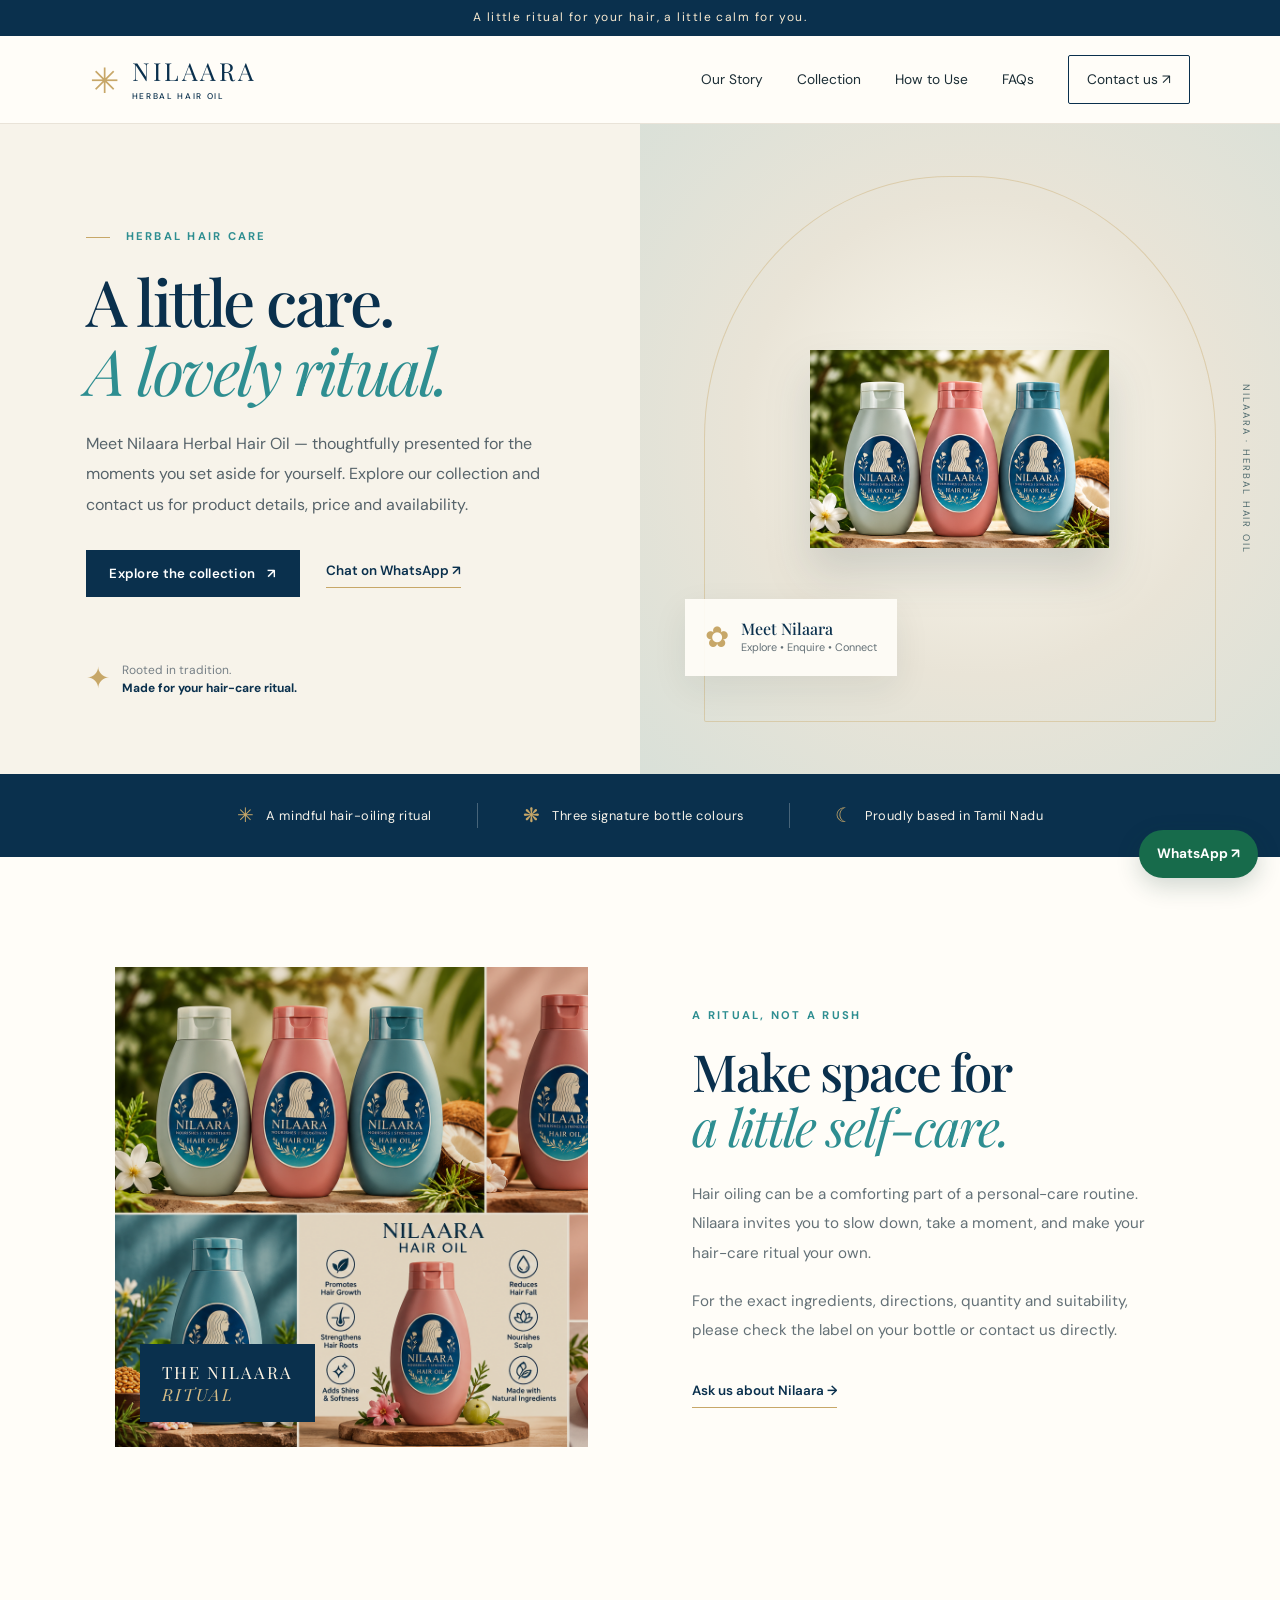
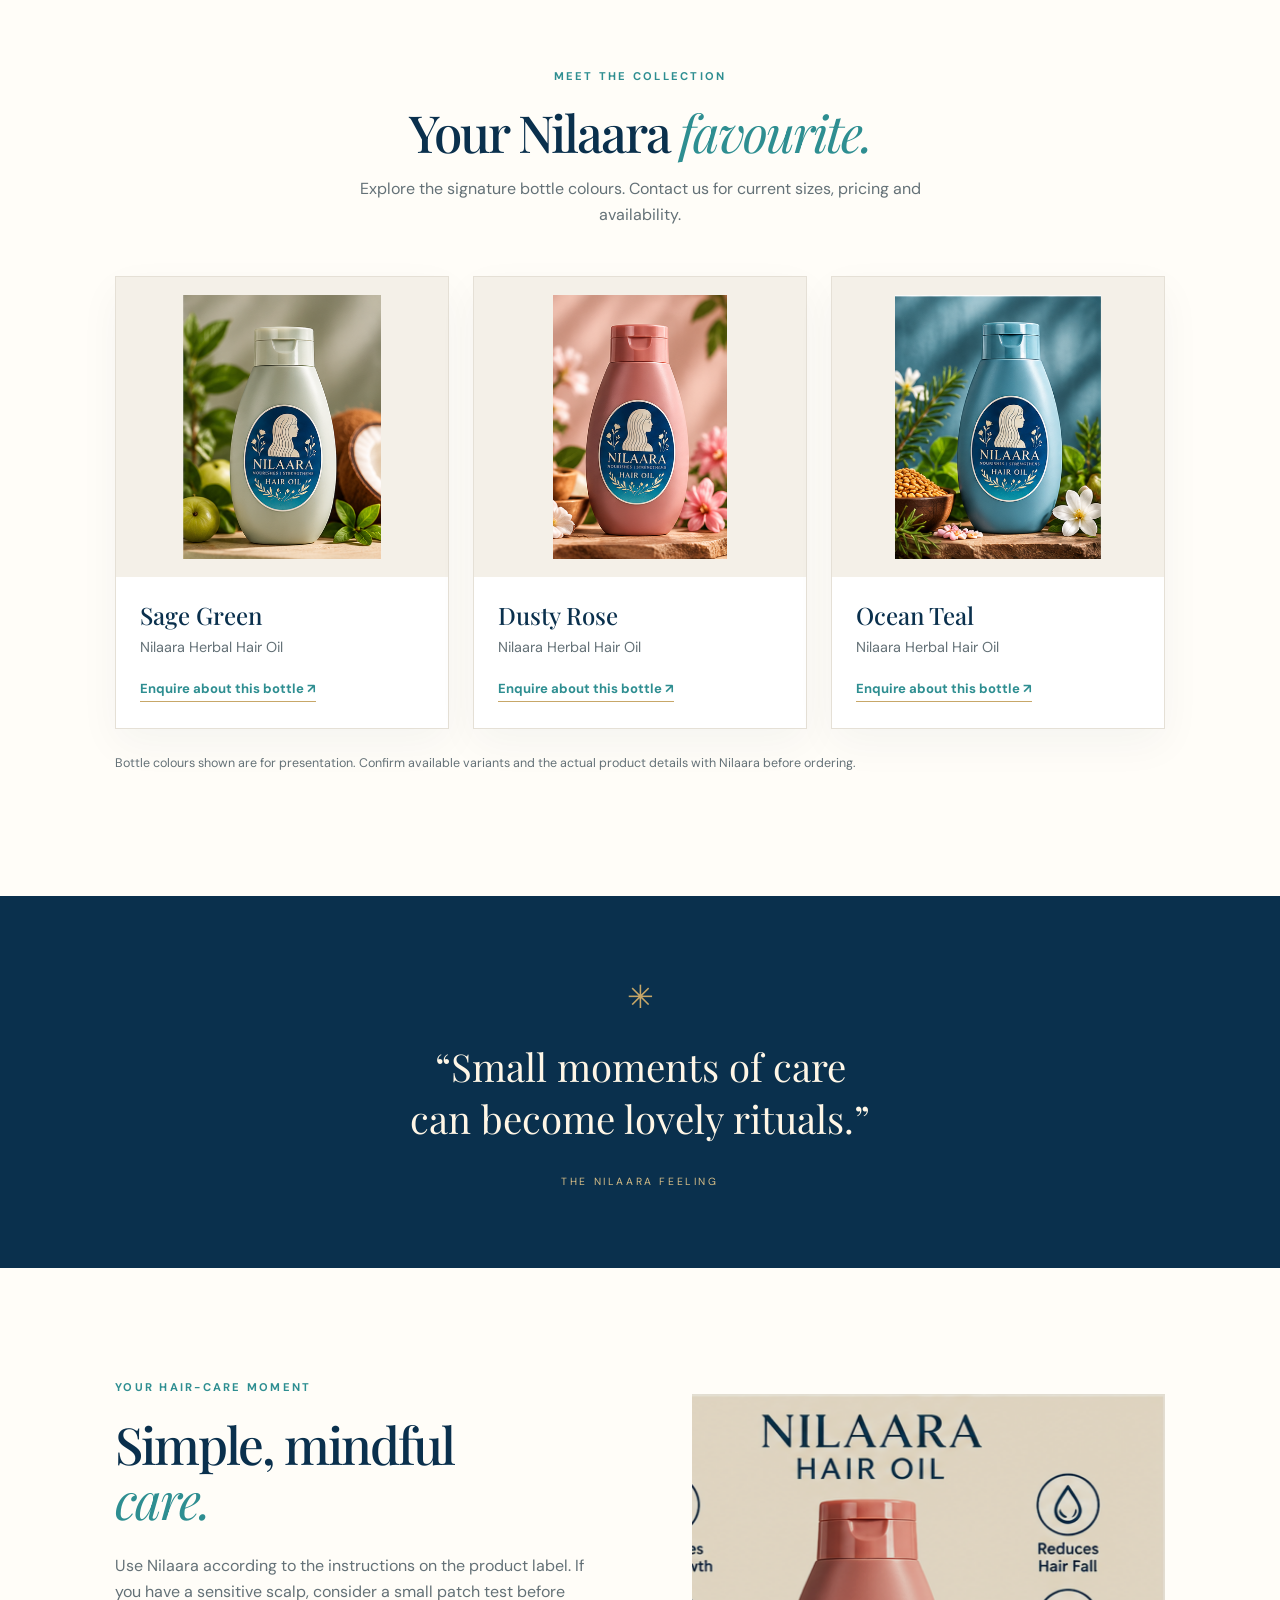
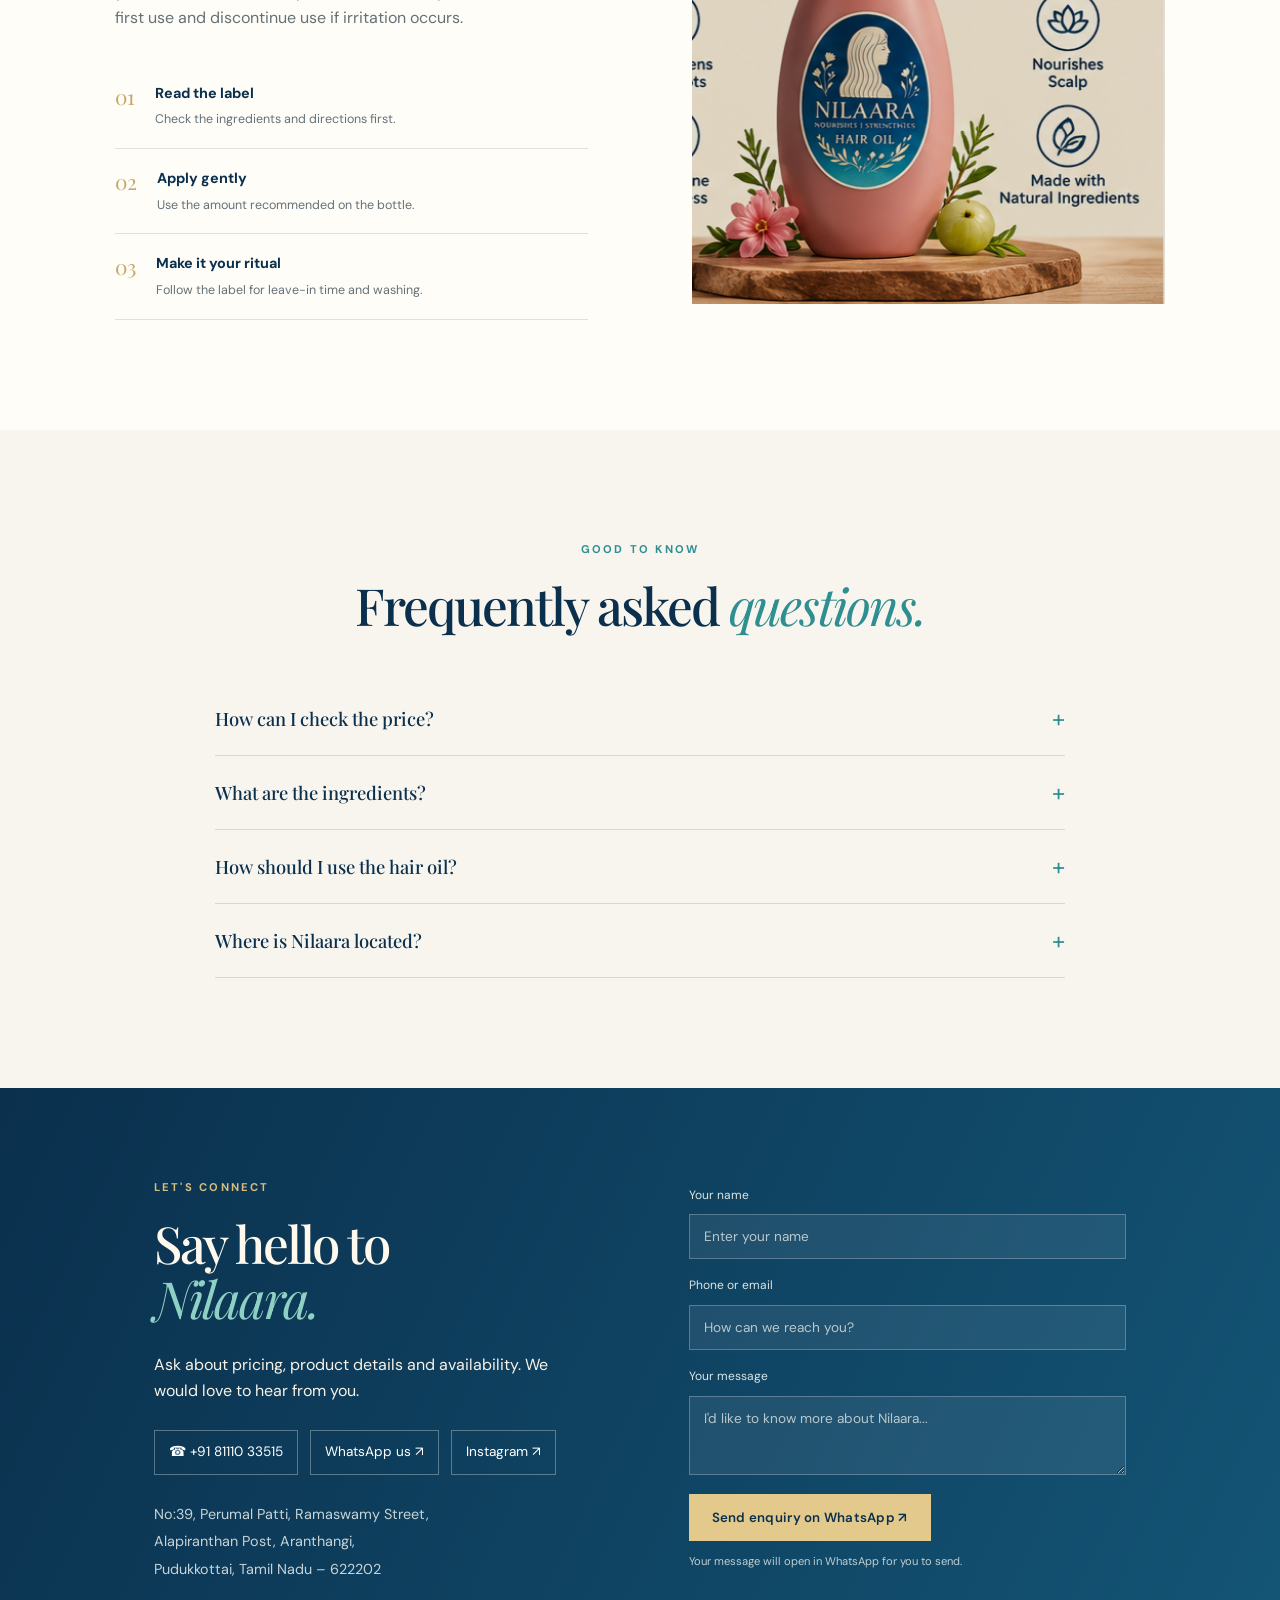
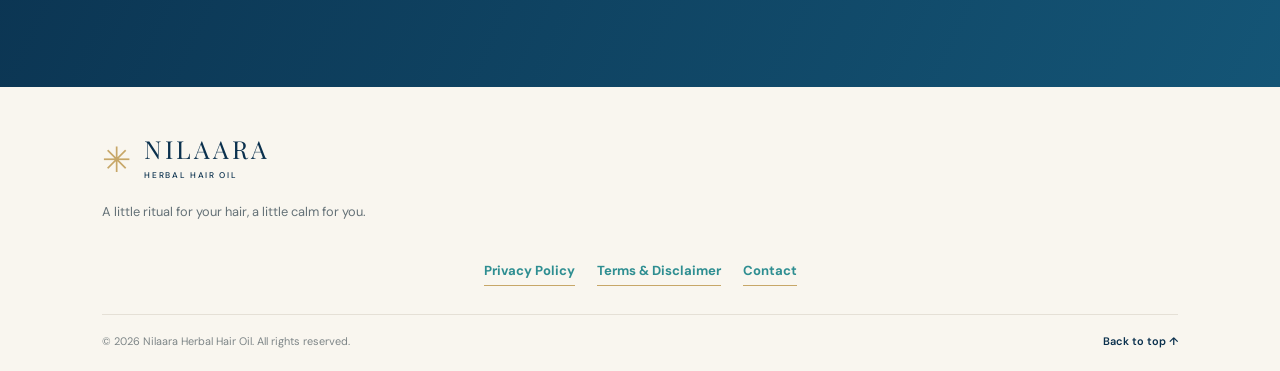
==== nilaara-website/index.html @ 63a090b8 "feat(seo): add google verification meta tag, sitemap, and robots.txt" ====
<!doctype html>
<html lang="en-IN">
<head>
<meta charset="utf-8">
<meta name="viewport" content="width=device-width,initial-scale=1">
<meta name="theme-color" content="#103b53">
<meta name="google-site-verification" content="google0f7287f6f09c869c">
<meta name="description" content="Discover Nilaara Herbal Hair Oil. Explore our hair-oiling ritual, product photos, and contact us for price and availability in Aranthangi, Tamil Nadu.">
<meta name="robots" content="index,follow,max-image-preview:large">
<meta name="author" content="Nilaara Herbal Hair Oil">

<!-- Open Graph / Social Meta -->
<meta property="og:type" content="website">
<meta property="og:site_name" content="Nilaara Herbal Hair Oil">
<meta property="og:title" content="Nilaara Herbal Hair Oil | A Ritual of Care">
<meta property="og:description" content="Meet Nilaara Herbal Hair Oil. Contact us for product details, pricing and availability.">
<meta property="og:image" content="https://74302242.nilaara-hair-oil.pages.dev/assets/nilaara-generated-campaign.png">
<meta property="og:url" content="https://74302242.nilaara-hair-oil.pages.dev/">

<link rel="canonical" href="https://74302242.nilaara-hair-oil.pages.dev/">

<!-- Icons & Brand Logos -->
<link rel="icon" href="assets/nilaara-teal-bottle.png" type="image/png">
<link rel="apple-touch-icon" href="assets/nilaara-teal-bottle.png">

<!-- Fonts & Styles -->
<link rel="preconnect" href="https://fonts.googleapis.com">
<link rel="preconnect" href="https://fonts.gstatic.com" crossorigin>
<link href="https://fonts.googleapis.com/css2?family=DM+Sans:wght@400;500;600;700&family=Playfair+Display:wght@400;500;600;700&display=swap" rel="stylesheet">
<link rel="stylesheet" href="styles.css">

<title>Nilaara Herbal Hair Oil | Official Website</title>

<!-- Google Search & Brand Knowledge Graph Schema -->
<script type="application/ld+json">
{
  "@context": "https://schema.org",
  "@graph": [
    {
      "@type": "Organization",
      "@id": "https://74302242.nilaara-hair-oil.pages.dev/#organization",
      "name": "Nilaara Herbal Hair Oil",
      "url": "https://74302242.nilaara-hair-oil.pages.dev/",
      "logo": "https://74302242.nilaara-hair-oil.pages.dev/assets/nilaara-teal-bottle.png",
      "sameAs": [
        "https://www.instagram.com/_nilara_herbal_hair_oil_/?rpxt=MWVua2hxYmRicGcwMQ=="
      ]
    },
    {
      "@type": "BeautyStore",
      "@id": "https://74302242.nilaara-hair-oil.pages.dev/#store",
      "name": "Nilaara Herbal Hair Oil",
      "url": "https://74302242.nilaara-hair-oil.pages.dev/",
      "image": "https://74302242.nilaara-hair-oil.pages.dev/assets/nilaara-generated-campaign.png",
      "description": "Herbal hair oil brand based in Aranthangi, Pudukkottai, Tamil Nadu, India.",
      "telephone": "+91-8111033515",
      "priceRange": "₹₹",
      "address": {
        "@type": "PostalAddress",
        "streetAddress": "No:39, Perumal Patti, Ramaswamy Street, Alapiranthan Post",
        "addressLocality": "Aranthangi",
        "addressRegion": "Tamil Nadu",
        "postalCode": "622202",
        "addressCountry": "IN"
      },
      "parentOrganization": {
        "@id": "https://74302242.nilaara-hair-oil.pages.dev/#organization"
      }
    }
  ]
}
</script>
</head>
<body>
<div class="announcement">A little ritual for your hair, a little calm for you.</div>
<header class="site-header">
<a class="brand" href="#home" aria-label="Nilaara home"><span class="brand-mark">✳</span><span>NILAARA<small>HERBAL HAIR OIL</small></span></a>
<button class="menu-toggle" aria-label="Toggle navigation" aria-expanded="false">☰</button>
<nav class="nav" aria-label="Main navigation"><a href="#story">Our Story</a><a href="#collection">Collection</a><a href="#ritual">How to Use</a><a href="#faq">FAQs</a><a class="nav-cta" href="#contact">Contact us ↗</a></nav>
</header>
<main>
<section class="hero" id="home">
<div class="hero-copy"><p class="eyebrow"><span></span> HERBAL HAIR CARE</p><h1>A little care.<br><em>A lovely ritual.</em></h1><p class="hero-lede">Meet Nilaara Herbal Hair Oil — thoughtfully presented for the moments you set aside for yourself. Explore our collection and contact us for product details, price and availability.</p><div class="hero-actions"><a class="button button-dark" href="#collection">Explore the collection <span>↗</span></a><a class="text-link" href="https://wa.me/918111033515?text=Hi%20Nilaara%2C%20I%27d%20like%20to%20know%20about%20your%20hair%20oil." target="_blank" rel="noopener">Chat on WhatsApp ↗</a></div><div class="hero-note"><span class="note-icon">✦</span><span>Rooted in tradition.<br><b>Made for your hair-care ritual.</b></span></div></div>
<div class="hero-visual"><div class="hero-image-frame"><img src="assets/nilaara-trio.png" alt="Nilaara Herbal Hair Oil in three signature bottle colours" fetchpriority="high"></div><div class="floating-tag"><span>✿</span><div><b>Meet Nilaara</b><small>Explore • Enquire • Connect</small></div></div><div class="vertical-caption">NILAARA · HERBAL HAIR OIL</div></div>
</section>
<section class="trust-strip"><div><span>✳</span> A mindful hair-oiling ritual</div><i></i><div><span>❋</span> Three signature bottle colours</div><i></i><div><span>☾</span> Proudly based in Tamil Nadu</div></section>
<section class="story section" id="story"><div class="story-art"><img src="assets/nilaara-generated-campaign.png" alt="Nilaara hair oil product photography with botanical-inspired styling" loading="lazy"><div class="art-label">THE NILAARA<br><em>RITUAL</em></div></div><div class="story-copy"><p class="eyebrow">A RITUAL, NOT A RUSH</p><h2>Make space for<br><em>a little self-care.</em></h2><p>Hair oiling can be a comforting part of a personal-care routine. Nilaara invites you to slow down, take a moment, and make your hair-care ritual your own.</p><p>For the exact ingredients, directions, quantity and suitability, please check the label on your bottle or contact us directly.</p><a class="text-link" href="#contact">Ask us about Nilaara →</a></div></section>
<section class="collection section" id="collection"><div class="section-heading"><p class="eyebrow">MEET THE COLLECTION</p><h2>Your Nilaara <em>favourite.</em></h2><p>Explore the signature bottle colours. Contact us for current sizes, pricing and availability.</p></div><div class="product-grid">
<article class="product-card"><img src="assets/nilaara-green-bottle.png" alt="Nilaara Herbal Hair Oil in a sage green bottle" loading="lazy"><div><h3>Sage Green</h3><p>Nilaara Herbal Hair Oil</p><a href="https://wa.me/918111033515?text=Hi%20Nilaara%2C%20please%20share%20details%20about%20the%20sage%20green%20bottle." target="_blank" rel="noopener">Enquire about this bottle ↗</a></div></article>
<article class="product-card"><img src="assets/nilaara-pink-bottle.png" alt="Nilaara Herbal Hair Oil in a dusty rose pink bottle" loading="lazy"><div><h3>Dusty Rose</h3><p>Nilaara Herbal Hair Oil</p><a href="https://wa.me/918111033515?text=Hi%20Nilaara%2C%20please%20share%20details%20about%20the%20pink%20bottle." target="_blank" rel="noopener">Enquire about this bottle ↗</a></div></article>
<article class="product-card"><img src="assets/nilaara-teal-bottle.png" alt="Nilaara Herbal Hair Oil in a teal blue bottle" loading="lazy"><div><h3>Ocean Teal</h3><p>Nilaara Herbal Hair Oil</p><a href="https://wa.me/918111033515?text=Hi%20Nilaara%2C%20please%20share%20details%20about%20the%20teal%20bottle." target="_blank" rel="noopener">Enquire about this bottle ↗</a></div></article>
</div><p class="note">Bottle colours shown are for presentation. Confirm available variants and the actual product details with Nilaara before ordering.</p></section>
<section class="quote-band"><span class="quote-flower">✳</span><p>“Small moments of care<br>can become lovely rituals.”</p><span class="quote-caption">THE NILAARA FEELING</span></section>
<section class="ritual section" id="ritual"><div class="ritual-copy"><p class="eyebrow">YOUR HAIR-CARE MOMENT</p><h2>Simple, mindful<br><em>care.</em></h2><p>Use Nilaara according to the instructions on the product label. If you have a sensitive scalp, consider a small patch test before first use and discontinue use if irritation occurs.</p><div class="ritual-steps"><div><span>01</span><p><b>Read the label</b><small>Check the ingredients and directions first.</small></p></div><div><span>02</span><p><b>Apply gently</b><small>Use the amount recommended on the bottle.</small></p></div><div><span>03</span><p><b>Make it your ritual</b><small>Follow the label for leave-in time and washing.</small></p></div></div></div><div class="ritual-image"><img src="assets/nilaara-benefits-panel.png" alt="Nilaara product and botanical-inspired campaign visual" loading="lazy"></div></section>
<section class="faq section" id="faq"><div class="section-heading"><p class="eyebrow">GOOD TO KNOW</p><h2>Frequently asked <em>questions.</em></h2></div><div class="faq-list">
<details><summary>How can I check the price? <span>+</span></summary><p>Contact us by phone or WhatsApp for current pricing, quantity and availability.</p></details>
<details><summary>What are the ingredients? <span>+</span></summary><p>Please refer to the ingredient list printed on the bottle or contact Nilaara for the latest product information.</p></details>
<details><summary>How should I use the hair oil? <span>+</span></summary><p>Follow the directions on your product label. If irritation occurs, stop using the product.</p></details>
<details><summary>Where is Nilaara located? <span>+</span></summary><p>No:39, Perumal Patti, Ramaswamy Street, Alapiranthan Post, Aranthangi, Pudukkottai, Tamil Nadu – 622202.</p></details>
</div></section>
<section class="contact" id="contact"><div><p class="eyebrow">LET'S CONNECT</p><h2>Say hello to<br><em>Nilaara.</em></h2><p>Ask about pricing, product details and availability. We would love to hear from you.</p><div class="contact-links"><a href="tel:+918111033515">☎ +91 81110 33515</a><a href="https://wa.me/918111033515" target="_blank" rel="noopener">WhatsApp us ↗</a><a href="https://www.instagram.com/_nilara_herbal_hair_oil_/?rpxt=MWVua2hxYmRicGcwMQ==" target="_blank" rel="noopener">Instagram ↗</a></div><p class="address">No:39, Perumal Patti, Ramaswamy Street,<br>Alapiranthan Post, Aranthangi,<br>Pudukkottai, Tamil Nadu – 622202</p></div>
<form id="enquiry-form"><label for="name">Your name</label><input id="name" name="name" autocomplete="name" placeholder="Enter your name" required><label for="phone">Phone or email</label><input id="phone" name="phone" autocomplete="email" placeholder="How can we reach you?" required><label for="message">Your message</label><textarea id="message" name="message" rows="3" placeholder="I'd like to know more about Nilaara..."></textarea><button class="button button-light" type="submit">Send enquiry on WhatsApp ↗</button><p class="form-hint" id="form-hint">Your message will open in WhatsApp for you to send.</p></form></section>
</main>
<footer class="footer"><a class="brand footer-brand" href="#home"><span class="brand-mark">✳</span><span>NILAARA<small>HERBAL HAIR OIL</small></span></a><p>A little ritual for your hair, a little calm for you.</p><div class="footer-links"><a href="privacy.html">Privacy Policy</a><a href="terms.html">Terms &amp; Disclaimer</a><a href="#contact">Contact</a></div><div class="footer-bottom"><span>© <span id="year"></span> Nilaara Herbal Hair Oil. All rights reserved.</span><a href="#home">Back to top ↑</a></div></footer>
<a class="whatsapp-float" href="https://wa.me/918111033515?text=Hi%20Nilaara%2C%20I%27d%20like%20to%20know%20more." aria-label="Chat with Nilaara on WhatsApp" target="_blank" rel="noopener">WhatsApp ↗</a>
<script src="script.js" defer></script>
</body></html>
---- nilaara-website/styles.css ----
:root{--navy:#0a304d;--blue:#145576;--teal:#2e8e91;--gold:#c7a768;--cream:#f7f3ea;--paper:#fffdf8;--ink:#1b2d35;--muted:#647177;--line:#e5e0d6;--serif:'Playfair Display',Georgia,serif;--sans:'DM Sans',Arial,sans-serif}*{box-sizing:border-box}html{scroll-behavior:smooth}body{margin:0;background:var(--paper);color:var(--ink);font-family:var(--sans);line-height:1.65}a{color:inherit;text-decoration:none}.announcement{text-align:center;background:var(--navy);color:#f9ead0;padding:8px 16px;font-size:.75rem;letter-spacing:.12em}.site-header{height:88px;display:flex;align-items:center;justify-content:space-between;padding:0 7%;background:rgba(255,253,248,.96);position:sticky;top:0;z-index:10;border-bottom:1px solid #e9e3d8}.brand{display:flex;gap:10px;align-items:center;color:var(--navy);font-family:var(--serif);font-size:1.55rem;letter-spacing:.12em;line-height:1.1}.brand-mark{font-size:2.2rem;color:var(--gold)}.brand small{display:block;font:500 .52rem var(--sans);letter-spacing:.2em;margin-top:7px}.nav{display:flex;align-items:center;gap:34px;font-size:.86rem}.nav a:not(.nav-cta){transition:color .2s}.nav a:hover{color:var(--teal)}.nav-cta{padding:12px 18px;border:1px solid var(--navy);border-radius:2px}.nav-cta span,.button span{padding-left:12px}.menu-toggle{display:none;background:none;border:0;font-size:1.5rem;color:var(--navy)}.hero{min-height:650px;display:grid;grid-template-columns:1fr 1fr;background:var(--cream);overflow:hidden}.hero-copy{padding:95px 5vw 65px 13.5%;align-self:center}.eyebrow{font-size:.7rem;font-weight:700;letter-spacing:.2em;color:var(--teal);margin:0 0 20px}.eyebrow span{display:inline-block;width:24px;height:1px;background:var(--gold);vertical-align:middle;margin-right:10px}.hero h1,.section h2,.contact h2{font:500 clamp(3.1rem,5vw,5.5rem)/1.08 var(--serif);letter-spacing:-.04em;color:var(--navy);margin:0 0 25px}.hero h1 em,.section h2 em,.contact h2 em{font-weight:400;color:var(--teal)}.hero-lede{font-size:1rem;line-height:1.9;max-width:470px;color:#56636a}.hero-actions{display:flex;align-items:center;gap:26px;margin-top:30px;flex-wrap:wrap}.button{display:inline-flex;align-items:center;justify-content:center;border:0;padding:15px 23px;font:600 .83rem var(--sans);cursor:pointer;letter-spacing:.02em;transition:transform .2s,background .2s}.button:hover{transform:translateY(-2px)}.button-dark{background:var(--navy);color:white}.text-link{font-size:.84rem;font-weight:600;color:var(--navy);border-bottom:1px solid var(--gold);padding-bottom:5px}.hero-note{display:flex;align-items:center;gap:12px;margin-top:60px;color:#778087;font-size:.75rem;line-height:1.5}.hero-note b{color:var(--navy)}.note-icon{font-size:1.8rem;color:var(--gold)}.hero-visual{min-height:610px;position:relative;background:radial-gradient(ellipse at 53% 48%,#fdfaf0 0%,#e9e4d7 50%,#d9e0d8 100%);display:flex;align-items:center;justify-content:center}.hero-visual:before{content:"";position:absolute;inset:8% 10%;border:1px solid rgba(199,167,104,.4);border-radius:48% 48% 2px 2px}.orb{position:absolute;border-radius:50%;filter:blur(1px)}.orb-one{width:340px;height:340px;background:rgba(17,75,100,.08);top:12%;left:15%}.orb-two{width:200px;height:200px;background:rgba(199,167,104,.16);right:8%;bottom:10%}.hero-image-frame{z-index:1;width:min(48%,300px);height:440px;display:flex;align-items:center;justify-content:center;filter:drop-shadow(0 25px 22px rgba(17,39,48,.15))}.hero-image-frame img{width:100%;height:100%;object-fit:contain;mix-blend-mode:multiply}.floating-tag{position:absolute;z-index:2;bottom:15%;left:7%;display:flex;align-items:center;gap:12px;padding:15px 20px;background:rgba(255,253,248,.92);box-shadow:0 12px 35px #1b2d3514}.floating-tag>span{font-size:1.8rem;color:var(--gold)}.floating-tag b,.floating-tag small{display:block}.floating-tag b{font:500 1rem var(--serif);color:var(--navy)}.floating-tag small{font-size:.68rem;color:var(--muted)}.vertical-caption{position:absolute;right:4%;top:40%;writing-mode:vertical-rl;font-size:.6rem;letter-spacing:.2em;color:#526d70}.trust-strip{display:flex;align-items:center;justify-content:center;gap:45px;padding:25px 15px;background:var(--navy);color:#f7f3ea;font-size:.8rem;letter-spacing:.04em}.trust-strip div{display:flex;align-items:center;gap:12px}.trust-strip span{color:var(--gold);font-size:1.25rem}.trust-strip i{height:25px;width:1px;background:#ffffff40}.section{padding:110px 9%}.story{display:grid;grid-template-columns:1fr 1fr;gap:10%;align-items:center}.story-art{position:relative;min-height:480px;background:#e7e1d4;overflow:hidden}.story-art img{width:100%;height:480px;object-fit:cover;object-position:left top;display:block;mix-blend-mode:multiply}.art-label{position:absolute;bottom:25px;left:25px;background:var(--navy);color:#fff5e4;padding:17px 22px;font:1.05rem var(--serif);letter-spacing:.12em}.art-label em{color:#d6bd87}.story-copy h2,.ritual h2,.section-heading h2,.contact h2{font-size:clamp(2.7rem,4vw,4rem)}.story-copy>p:not(.eyebrow){color:var(--muted);font-size:.95rem;line-height:1.95;margin-bottom:18px}.story-copy .text-link{display:inline-block;margin-top:16px}.ingredients{background:#f4f1e8}.section-heading{text-align:center;max-width:640px;margin:0 auto 48px}.section-heading h2{margin-bottom:15px}.section-heading>p:last-child{color:var(--muted);margin:0}.ingredient-grid{display:grid;grid-template-columns:repeat(4,1fr);gap:14px}.ingredient-card{padding:26px 21px 24px;background:var(--paper);border:1px solid #e9e2d4;min-height:185px;transition:transform .25s,box-shadow .25s}.ingredient-card:hover{transform:translateY(-4px);box-shadow:0 14px 30px #0a304d0b}.ingredient-symbol{width:39px;height:39px;border:1px solid #c7a768;border-radius:50%;display:grid;place-items:center;color:var(--teal);font-size:1.35rem;margin-bottom:14px}.ingredient-card h3{font:500 1.2rem var(--serif);color:var(--navy);margin:0 0 8px}.ingredient-card h3 small{font: .72rem var(--sans);color:var(--muted)}.ingredient-card p{font-size:.78rem;line-height:1.65;color:var(--muted);margin:0}.ingredient-card-feature{background:#e5ece6}.ingredient-note{font-size:.72rem;color:#747d7d;text-align:center;margin:28px auto 0;max-width:850px}.quote-band{padding:75px 20px;text-align:center;background:var(--navy);color:#fff6e6}.quote-flower{color:var(--gold);font-size:2rem}.quote-band p{font:clamp(1.7rem,3vw,2.7rem)/1.35 var(--serif);margin:18px 0 22px}.quote-band p: first-line{color:#fff6e6}.quote-caption{font-size:.65rem;letter-spacing:.25em;color:#d6bd87}.ritual{display:grid;grid-template-columns:1fr 1fr;gap:10%;align-items:center}.ritual-copy>p:not(.eyebrow){color:var(--muted);max-width:470px}.ritual-steps{margin-top:32px}.ritual-steps>div{display:flex;gap:20px;align-items:flex-start;border-bottom:1px solid var(--line);padding:18px 0}.ritual-steps>div>span{font:1.3rem var(--serif);color:var(--gold)}.ritual-steps p{margin:0}.ritual-steps b,.ritual-steps small{display:block}.ritual-steps b{color:var(--navy);font-size:.9rem}.ritual-steps small{color:var(--muted);font-size:.78rem;margin-top:4px}.ritual-image{position:relative;height:510px;background:#e5e1d5;overflow:hidden}.ritual-image img{width:100%;height:100%;object-fit:cover;object-position:right bottom;mix-blend-mode:multiply}.ritual-stamp{position:absolute;left:25px;bottom:25px;width:125px;height:125px;border:1px solid var(--gold);border-radius:50%;background:#fffdf0ed;display:flex;flex-direction:column;align-items:center;justify-content:center;font-size:.66rem;letter-spacing:.1em;text-align:center;color:var(--navy)}.ritual-stamp em{font:1.2rem var(--serif);color:var(--teal)}.ritual-stamp span{color:var(--gold);font-size:1rem}.faq{background:#f8f5ee}.faq-list{max-width:850px;margin:auto}.faq-list details{border-bottom:1px solid #dcd5c8;padding:21px 0}.faq-list summary{list-style:none;display:flex;justify-content:space-between;align-items:center;cursor:pointer;font:500 1.15rem var(--serif);color:var(--navy)}.faq-list summary::-webkit-details-marker{display:none}.faq-list summary span{font:1.5rem var(--sans);color:var(--teal);transition:transform .2s}.faq-list details[open] summary span{transform:rotate(45deg)}.faq-list details p{max-width:740px;color:var(--muted);font-size:.9rem;line-height:1.8}.contact{padding:90px 12%;background:linear-gradient(115deg,#0a304d,#145576);color:#f8f2e6;display:grid;grid-template-columns:1fr 1fr;gap:10%;align-items:start}.contact .eyebrow{color:#d7bd82}.contact h2{color:#fff8ec}.contact h2 em{color:#8fd0c4}.contact>div>p:last-child{color:#c7d4d7}.contact form{display:grid;gap:9px}.contact label{font-size:.75rem;color:#dbe5e3;margin-top:8px}.contact input,.contact textarea{width:100%;background:#ffffff12;border:1px solid #ffffff40;color:white;padding:13px 14px;font: .85rem var(--sans);outline:none;border-radius:0}.contact input:focus,.contact textarea:focus{border-color:#d7bd82}.contact input::placeholder,.contact textarea::placeholder{color:#b9c8cd}.button-light{margin-top:10px;background:#e4c98d;color:var(--navy);justify-self:start}.form-hint{font-size:.7rem;color:#bdced2;margin:2px 0 0}.footer{padding:48px 8% 20px;background:#f9f6ef}.footer-brand{width:max-content}.footer>p{font-size:.8rem;color:var(--muted);margin:20px 0 38px}.footer-bottom{border-top:1px solid var(--line);padding-top:18px;display:flex;justify-content:space-between;gap:20px;flex-wrap:wrap;font-size:.68rem;color:#7d8587}.footer-bottom a{color:var(--navy);font-weight:600}
@media(max-width:900px){.site-header{padding:0 5%}.nav{gap:17px}.hero-copy{padding-left:8%}.section{padding:80px 6%}.ingredient-grid{grid-template-columns:repeat(3,1fr)}.story,.ritual{gap:6%}.contact{padding:75px 7%;gap:6%}}
@media(max-width:680px){.announcement{font-size:.65rem}.site-header{height:76px}.brand{font-size:1.3rem}.brand-mark{font-size:1.8rem}.menu-toggle{display:block}.nav{display:none;position:absolute;top:75px;left:0;right:0;background:var(--paper);padding:20px 6% 25px;box-shadow:0 15px 20px #0a304d12;flex-direction:column;align-items:stretch;gap:15px}.nav.open{display:flex}.nav-cta{text-align:center}.hero{grid-template-columns:1fr}.hero-copy{padding:65px 7% 35px}.hero h1{font-size:3.6rem}.hero-visual{min-height:470px}.hero-image-frame{height:365px;width:47%}.floating-tag{bottom:10%;left:5%}.trust-strip{gap:13px;flex-wrap:wrap;font-size:.68rem;padding:20px 10px}.trust-strip i{height:18px}.trust-strip div{gap:6px}.section{padding:68px 6%}.story,.ritual,.contact{grid-template-columns:1fr}.story{gap:35px}.story-art,.story-art img{min-height:330px;height:330px}.story-art img{object-fit:cover}.story-copy h2,.ritual h2,.section-heading h2,.contact h2{font-size:2.9rem}.ingredient-grid{grid-template-columns:repeat(2,1fr);gap:10px}.ingredient-card{padding:20px 15px;min-height:180px}.ingredient-card h3{font-size:1.05rem}.ritual{gap:35px}.ritual-image{height:390px}.contact{gap:30px;padding:65px 7%}.footer{padding:38px 6% 18px}.footer-bottom{flex-direction:column;gap:8px}.vertical-caption{right:3%}}
@media(prefers-reduced-motion:reduce){html{scroll-behavior:auto}*,*:before,*:after{transition:none!important}}

/* Product collection and contact enhancements */
.product-grid{display:grid;grid-template-columns:repeat(3,minmax(0,1fr));gap:24px;margin-top:45px}
.product-card{background:#fff;border:1px solid var(--line);box-shadow:0 15px 40px #1738490b;overflow:hidden}
.product-card img{display:block;width:100%;height:300px;object-fit:contain;background:#f4f0e8;padding:18px}
.product-card>div{padding:22px 24px 26px}
.product-card h3{font:500 1.5rem var(--serif);color:var(--navy);margin:0 0 5px}
.product-card p{margin:0 0 15px;color:var(--muted);font-size:.9rem}
.product-card a,.footer-links a{font-size:.82rem;font-weight:700;color:var(--teal);border-bottom:1px solid var(--gold);padding-bottom:4px}
.note{font-size:.78rem;color:var(--muted);margin-top:24px}
.contact-links{display:flex;flex-wrap:wrap;gap:12px;margin:26px 0}
.contact-links a{display:inline-block;padding:10px 14px;border:1px solid #ffffff50;color:#fff;font-size:.85rem}
.address{font-size:.9rem;color:#e5e8e7;line-height:1.9}
.footer-links{display:flex;gap:22px;justify-content:center;flex-wrap:wrap;margin:18px 0 28px}
.whatsapp-float{position:fixed;z-index:20;right:22px;bottom:22px;background:#176b4b;color:#fff;padding:13px 18px;border-radius:30px;box-shadow:0 8px 25px #123c3033;font-size:.85rem;font-weight:700}
img{max-width:100%}
@media(max-width:800px){.product-grid{grid-template-columns:1fr 1fr}.product-card img{height:250px}.hero{grid-template-columns:1fr}.hero-copy{padding:65px 8% 45px}.hero-visual{min-height:480px}.hero-image-frame{width:78%;height:350px}.story{grid-template-columns:1fr;gap:40px}.trust-strip{gap:15px;flex-wrap:wrap}.trust-strip i{display:none}.section{padding:75px 7%}.contact{padding:65px 7%;grid-template-columns:1fr;gap:35px}}
@media(max-width:520px){.product-grid{grid-template-columns:1fr}.product-card img{height:300px}.nav{gap:18px}.hero h1{font-size:3.2rem}.whatsapp-float{right:12px;bottom:12px}.footer-bottom{gap:12px;flex-wrap:wrap}}
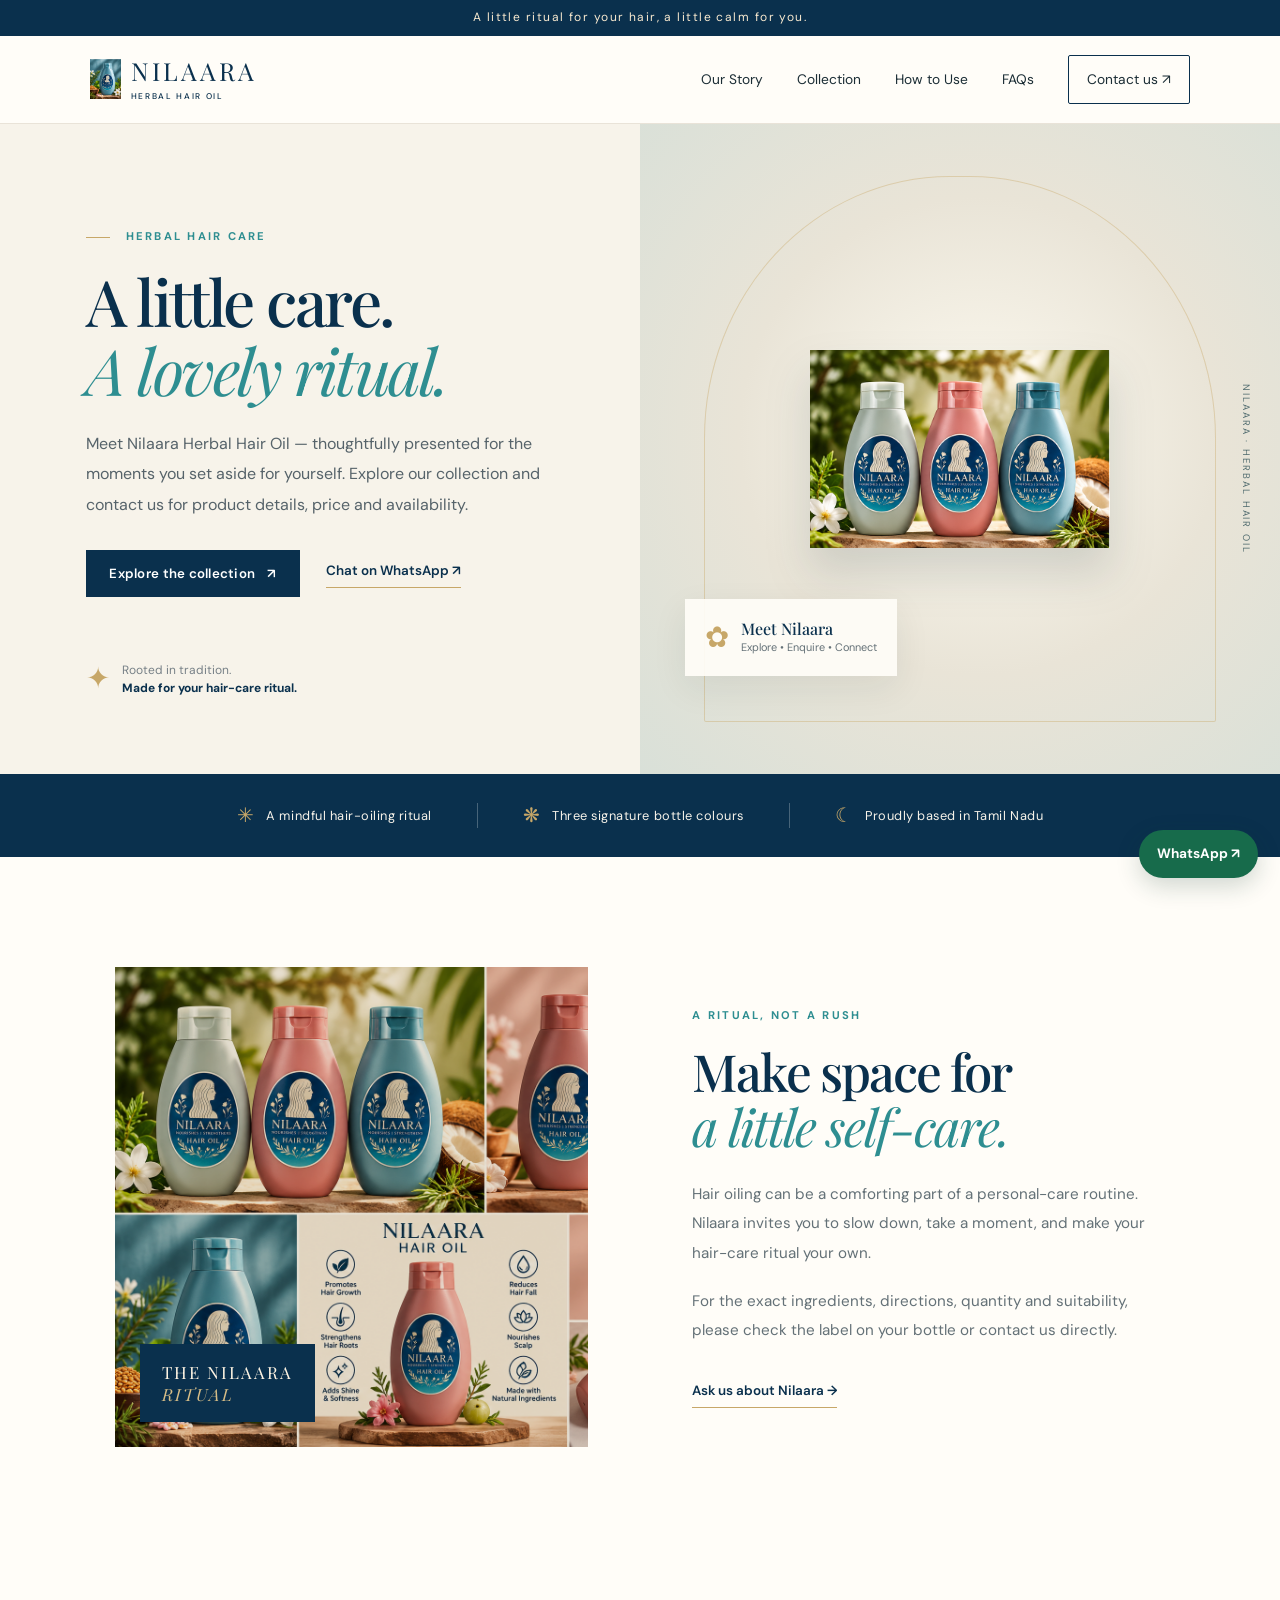
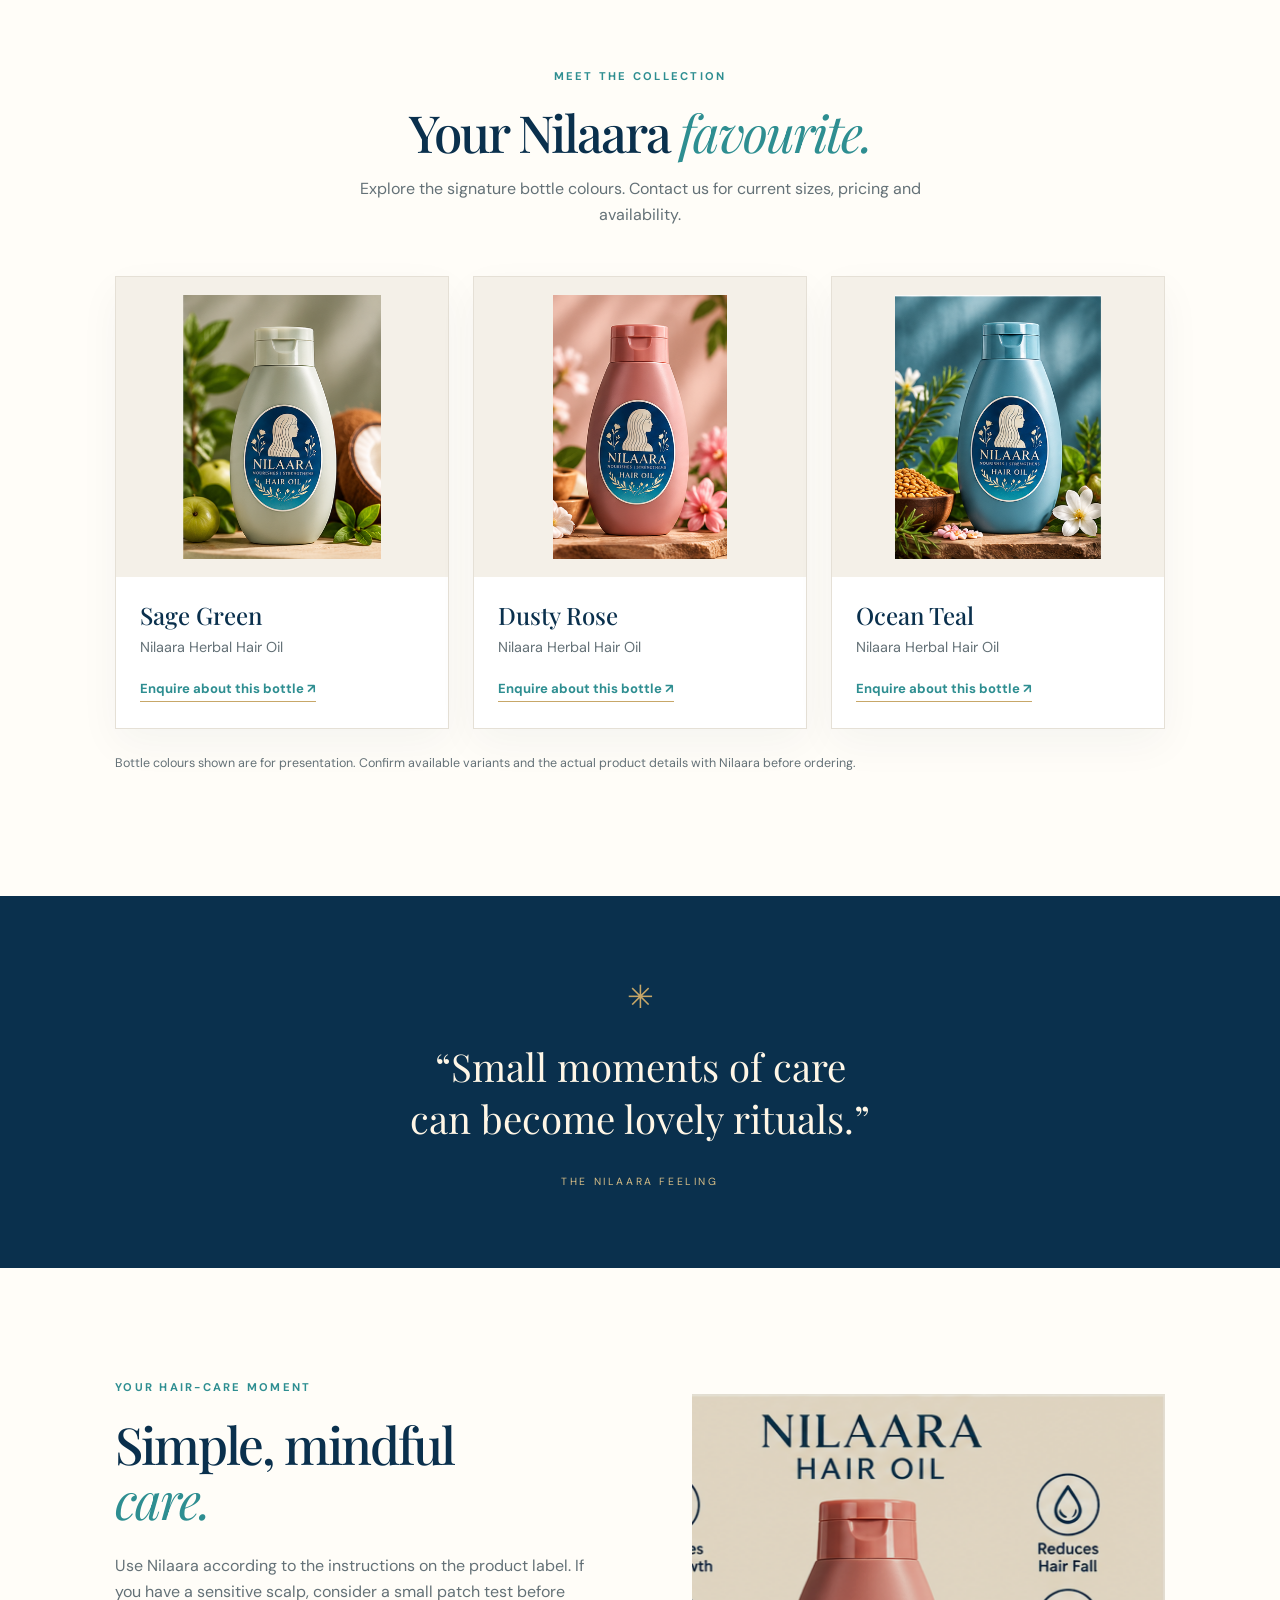
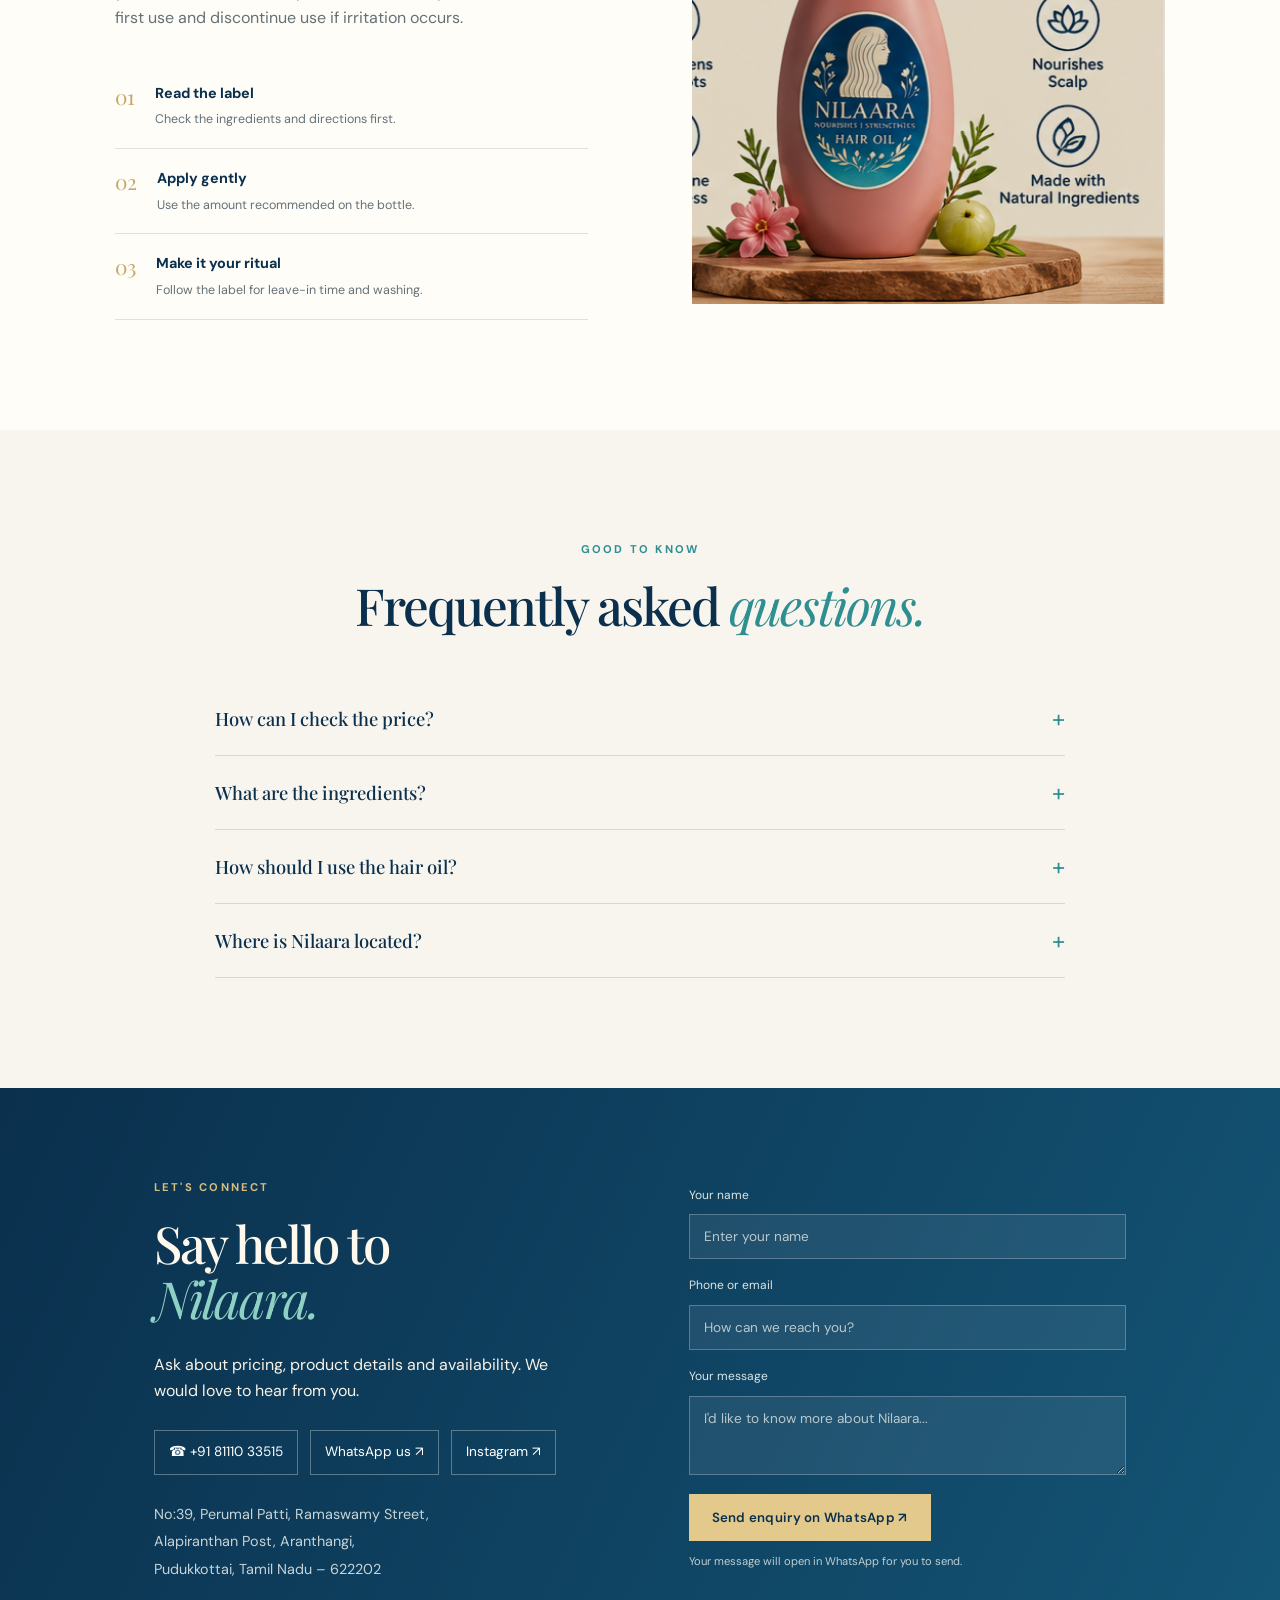
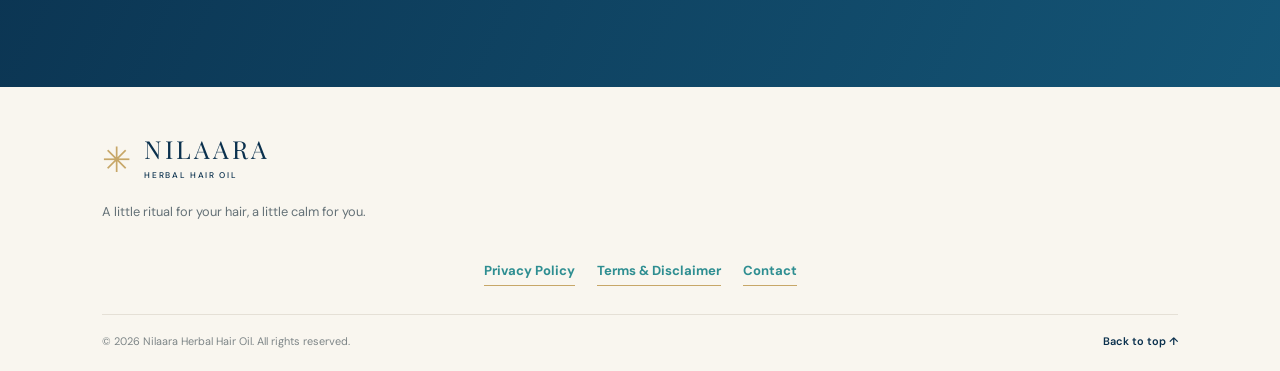
==== commit 0f73ed2e: "feat(seo): add google verification meta tag, sitemap, and robots.txt" ====
--- a/nilaara-website/index.html
+++ b/nilaara-website/index.html
@@ -74,8 +74,10 @@
 <body>
 <div class="announcement">A little ritual for your hair, a little calm for you.</div>
 <header class="site-header">
-<a class="brand" href="#home" aria-label="Nilaara home"><span class="brand-mark">✳</span><span>NILAARA<small>HERBAL HAIR OIL</small></span></a>
-<button class="menu-toggle" aria-label="Toggle navigation" aria-expanded="false">☰</button>
+<a class="brand" href="#home" aria-label="Nilaara home">
+  <img src="assets/nilaara-teal-bottle.png" alt="Nilaara Logo" class="brand-logo" style="height: 40px; width: auto; object-fit: contain;">
+  <span>NILAARA<small>HERBAL HAIR OIL</small></span>
+</a><button class="menu-toggle" aria-label="Toggle navigation" aria-expanded="false">☰</button>
 <nav class="nav" aria-label="Main navigation"><a href="#story">Our Story</a><a href="#collection">Collection</a><a href="#ritual">How to Use</a><a href="#faq">FAQs</a><a class="nav-cta" href="#contact">Contact us ↗</a></nav>
 </header>
 <main>
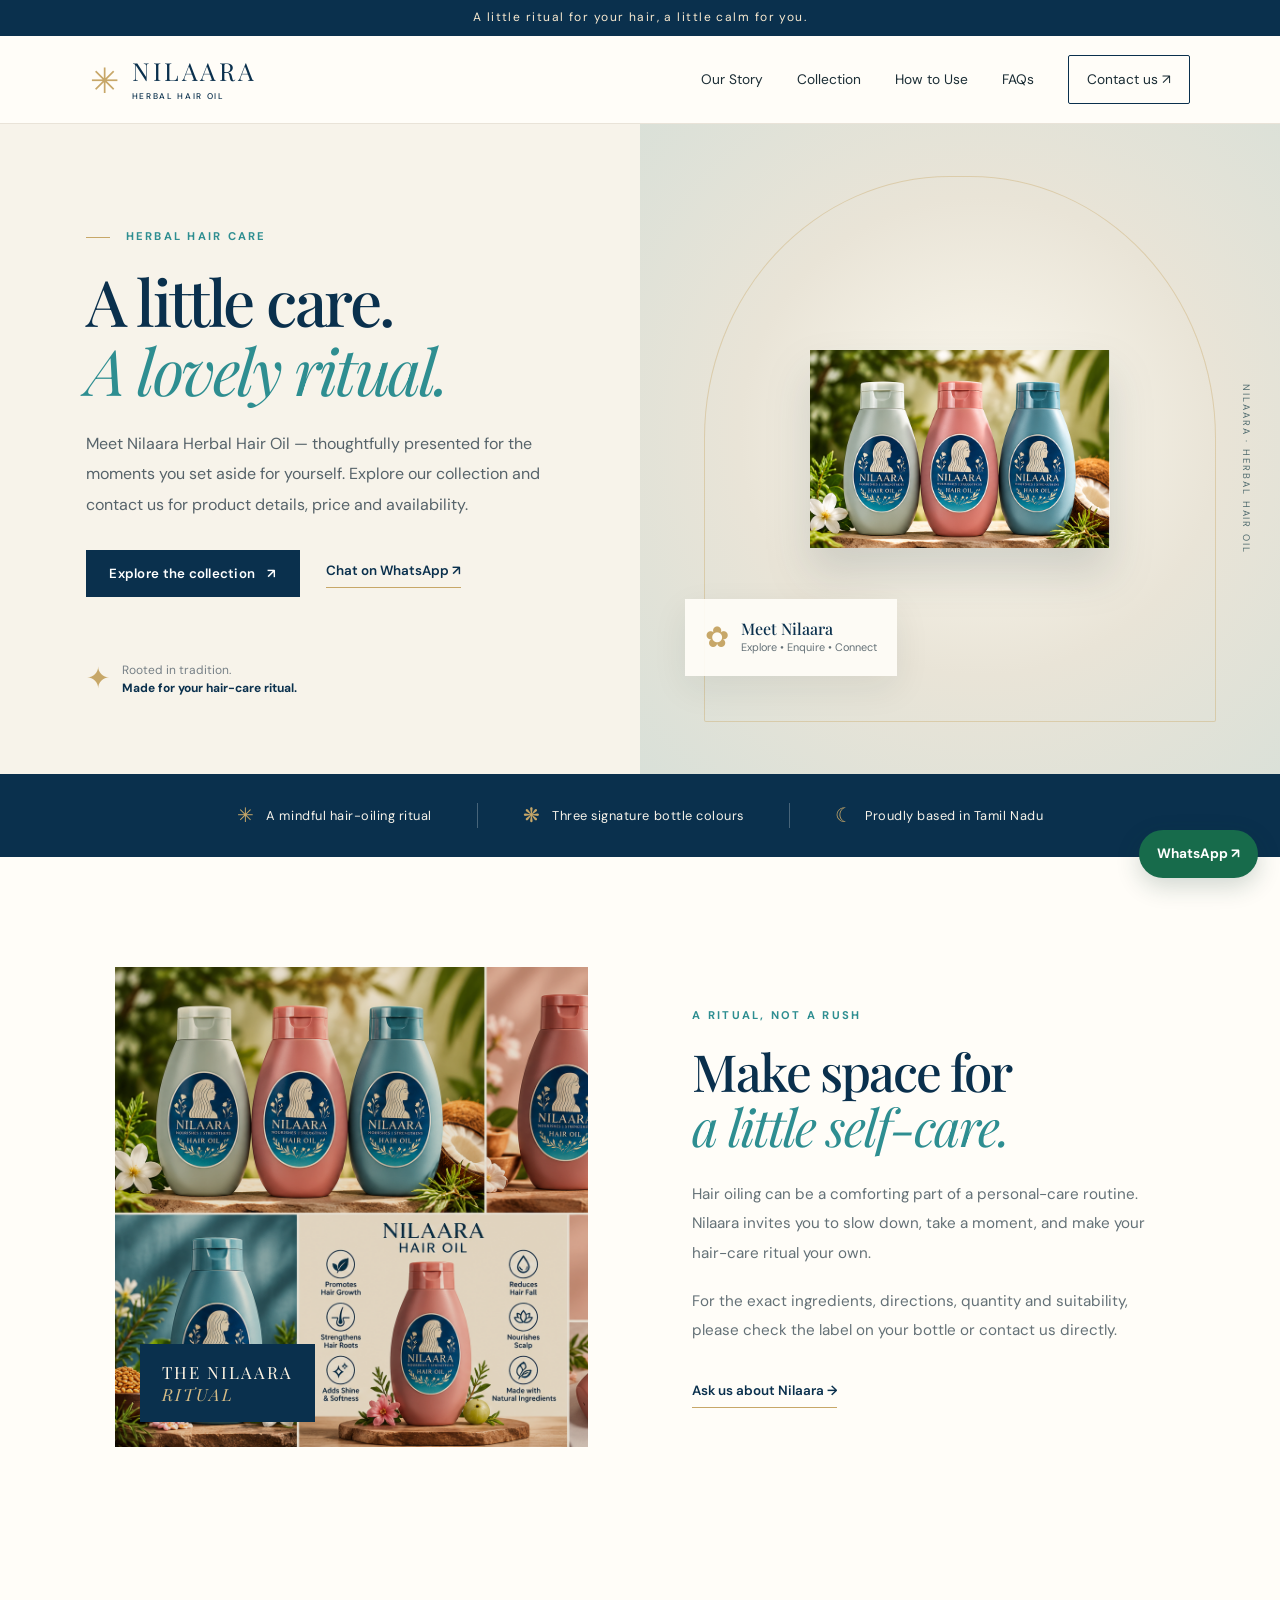
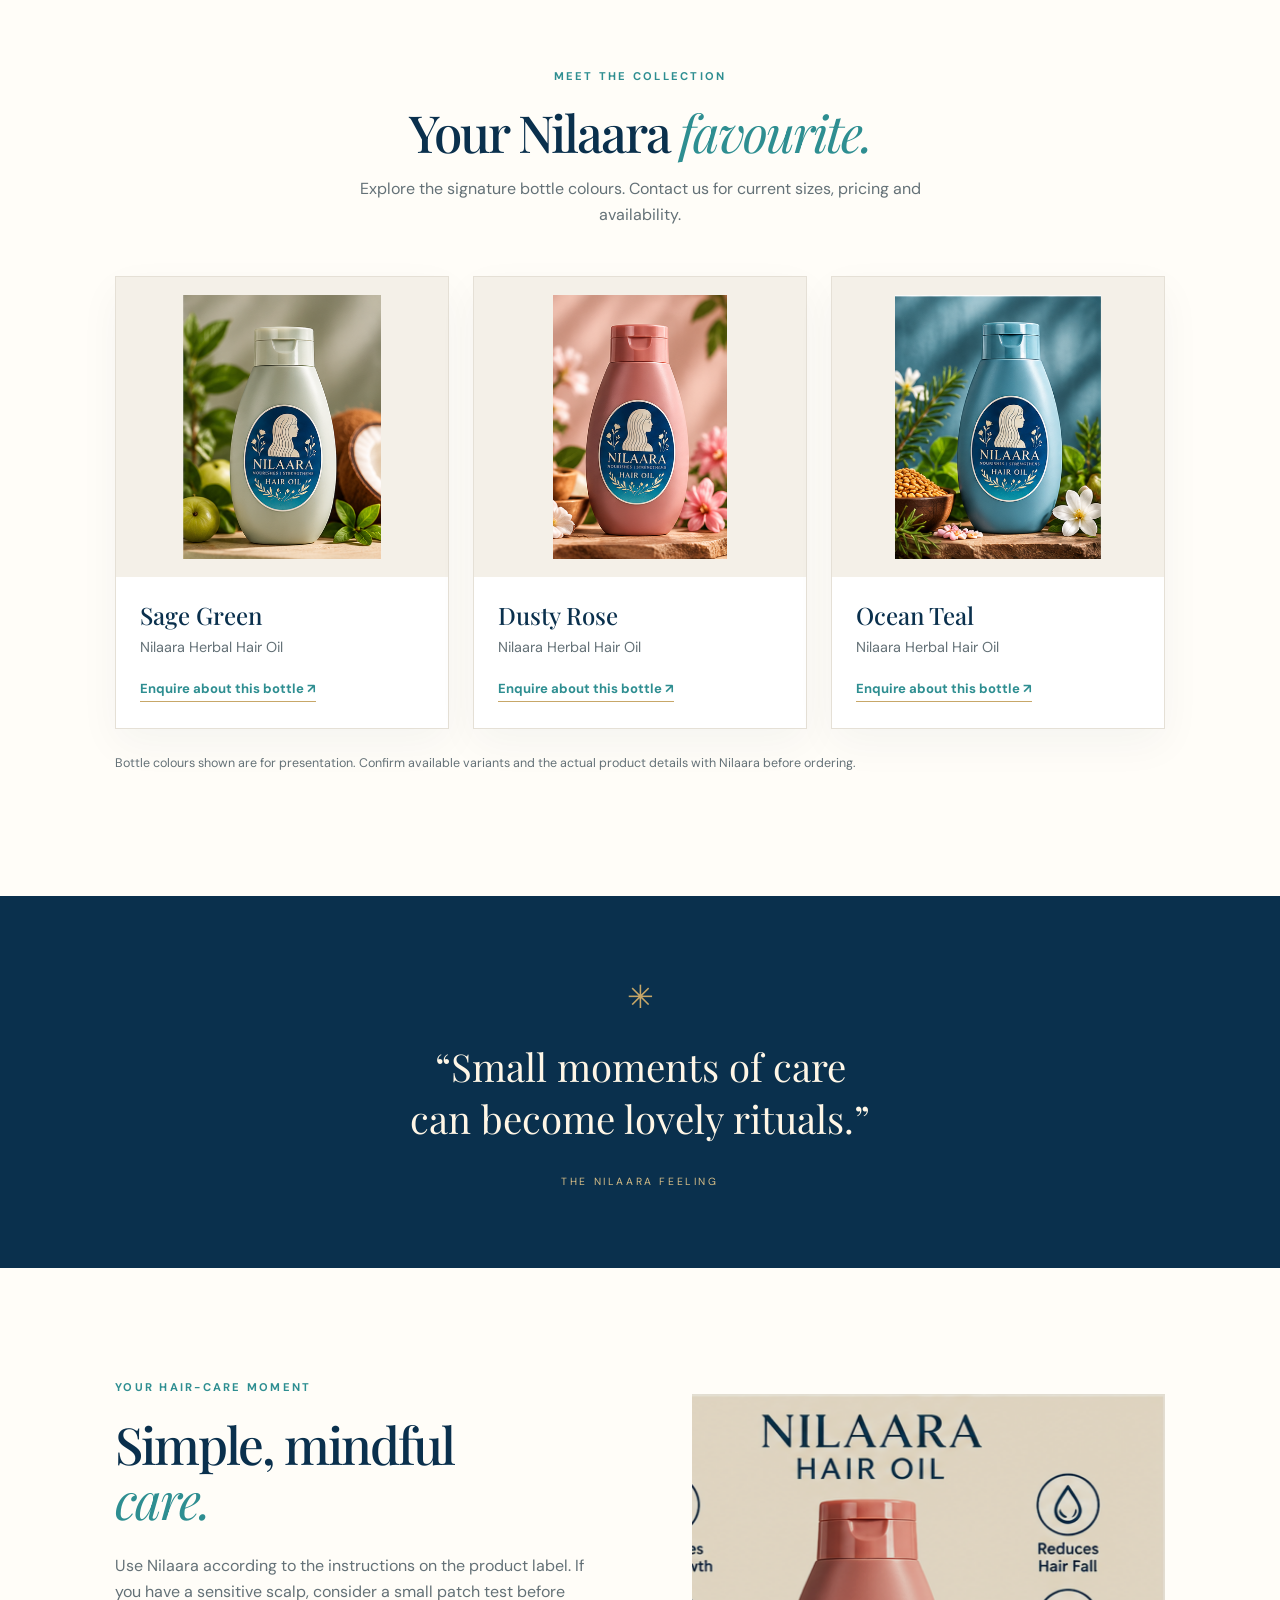
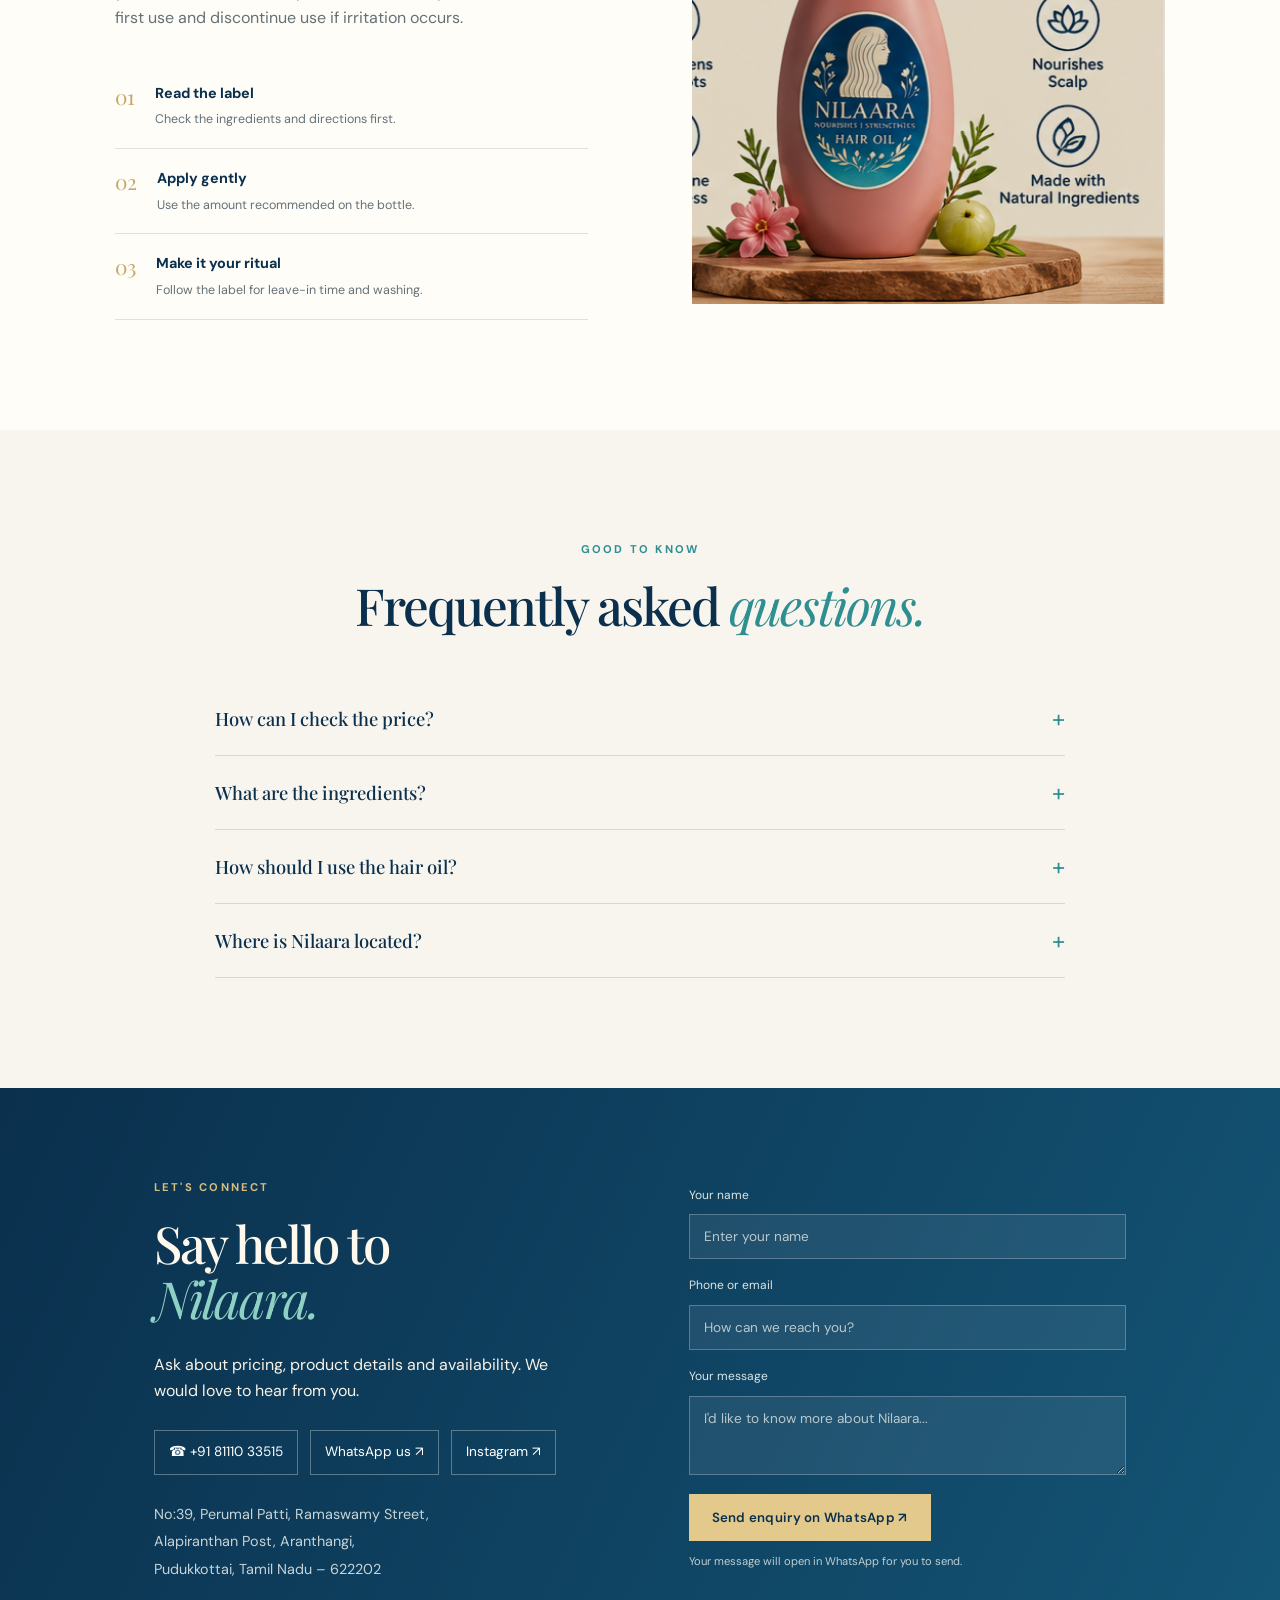
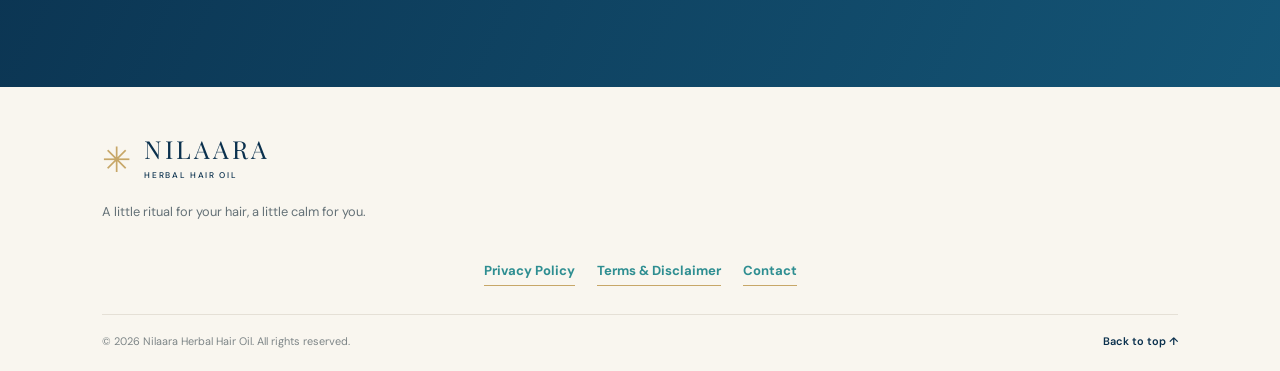
==== commit 66dbf14c: "fix(favicon): add absolute favicon links with cache-buster for browser tab" ====
--- a/nilaara-website/index.html
+++ b/nilaara-website/index.html
@@ -9,6 +9,12 @@
 <meta name="robots" content="index,follow,max-image-preview:large">
 <meta name="author" content="Nilaara Herbal Hair Oil">
 
+<!-- Browser Tab Favicon & App Icons (Explicit Absolute Paths + Cache Buster) -->
+<link rel="icon" type="image/png" sizes="32x32" href="https://74302242.nilaara-hair-oil.pages.dev/assets/nilaara-teal-bottle.png?v=2">
+<link rel="icon" type="image/png" sizes="16x16" href="https://74302242.nilaara-hair-oil.pages.dev/assets/nilaara-teal-bottle.png?v=2">
+<link rel="shortcut icon" href="https://74302242.nilaara-hair-oil.pages.dev/assets/nilaara-teal-bottle.png?v=2">
+<link rel="apple-touch-icon" sizes="180x180" href="https://74302242.nilaara-hair-oil.pages.dev/assets/nilaara-teal-bottle.png?v=2">
+
 <!-- Open Graph / Social Meta -->
 <meta property="og:type" content="website">
 <meta property="og:site_name" content="Nilaara Herbal Hair Oil">
@@ -18,10 +24,6 @@
 <meta property="og:url" content="https://74302242.nilaara-hair-oil.pages.dev/">
 
 <link rel="canonical" href="https://74302242.nilaara-hair-oil.pages.dev/">
-
-<!-- Icons & Brand Logos -->
-<link rel="icon" href="assets/nilaara-teal-bottle.png" type="image/png">
-<link rel="apple-touch-icon" href="assets/nilaara-teal-bottle.png">
 
 <!-- Fonts & Styles -->
 <link rel="preconnect" href="https://fonts.googleapis.com">
@@ -74,10 +76,8 @@
 <body>
 <div class="announcement">A little ritual for your hair, a little calm for you.</div>
 <header class="site-header">
-<a class="brand" href="#home" aria-label="Nilaara home">
-  <img src="assets/nilaara-teal-bottle.png" alt="Nilaara Logo" class="brand-logo" style="height: 40px; width: auto; object-fit: contain;">
-  <span>NILAARA<small>HERBAL HAIR OIL</small></span>
-</a><button class="menu-toggle" aria-label="Toggle navigation" aria-expanded="false">☰</button>
+<a class="brand" href="#home" aria-label="Nilaara home"><span class="brand-mark">✳</span><span>NILAARA<small>HERBAL HAIR OIL</small></span></a>
+<button class="menu-toggle" aria-label="Toggle navigation" aria-expanded="false">☰</button>
 <nav class="nav" aria-label="Main navigation"><a href="#story">Our Story</a><a href="#collection">Collection</a><a href="#ritual">How to Use</a><a href="#faq">FAQs</a><a class="nav-cta" href="#contact">Contact us ↗</a></nav>
 </header>
 <main>
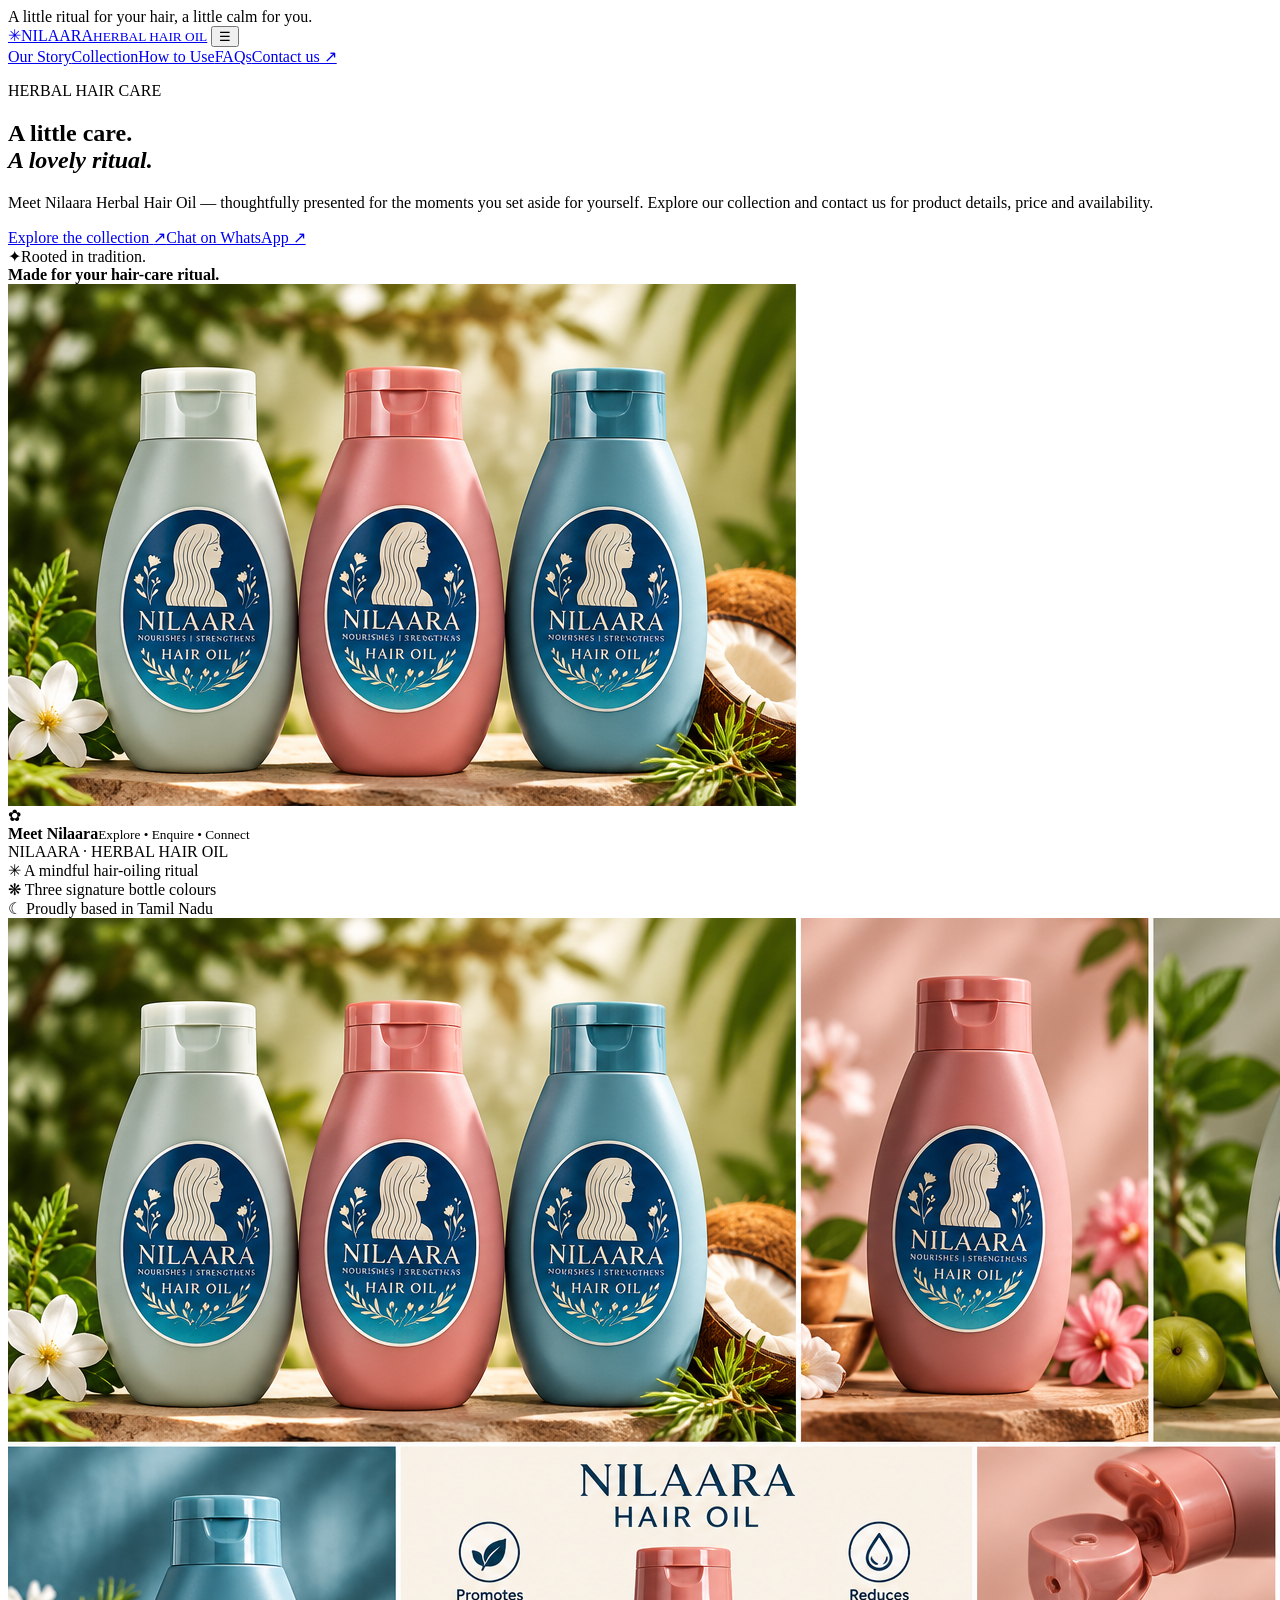
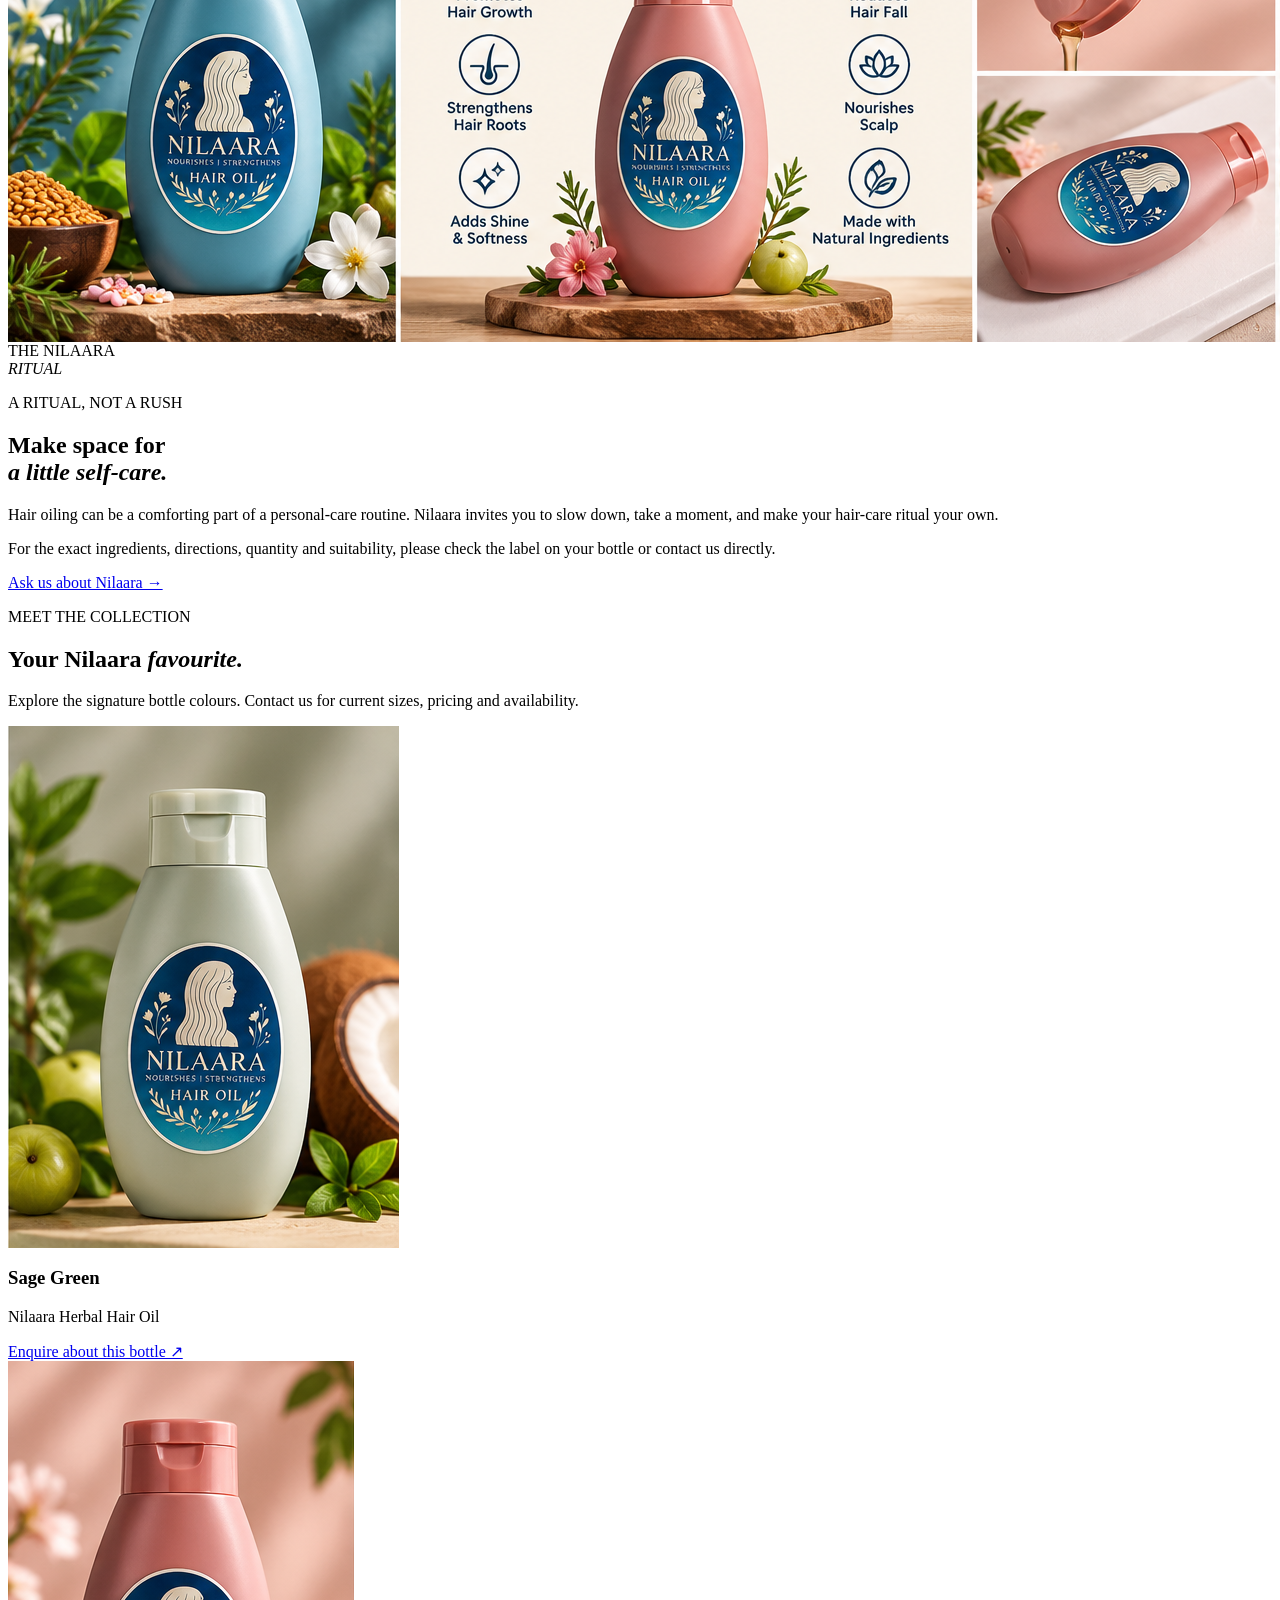
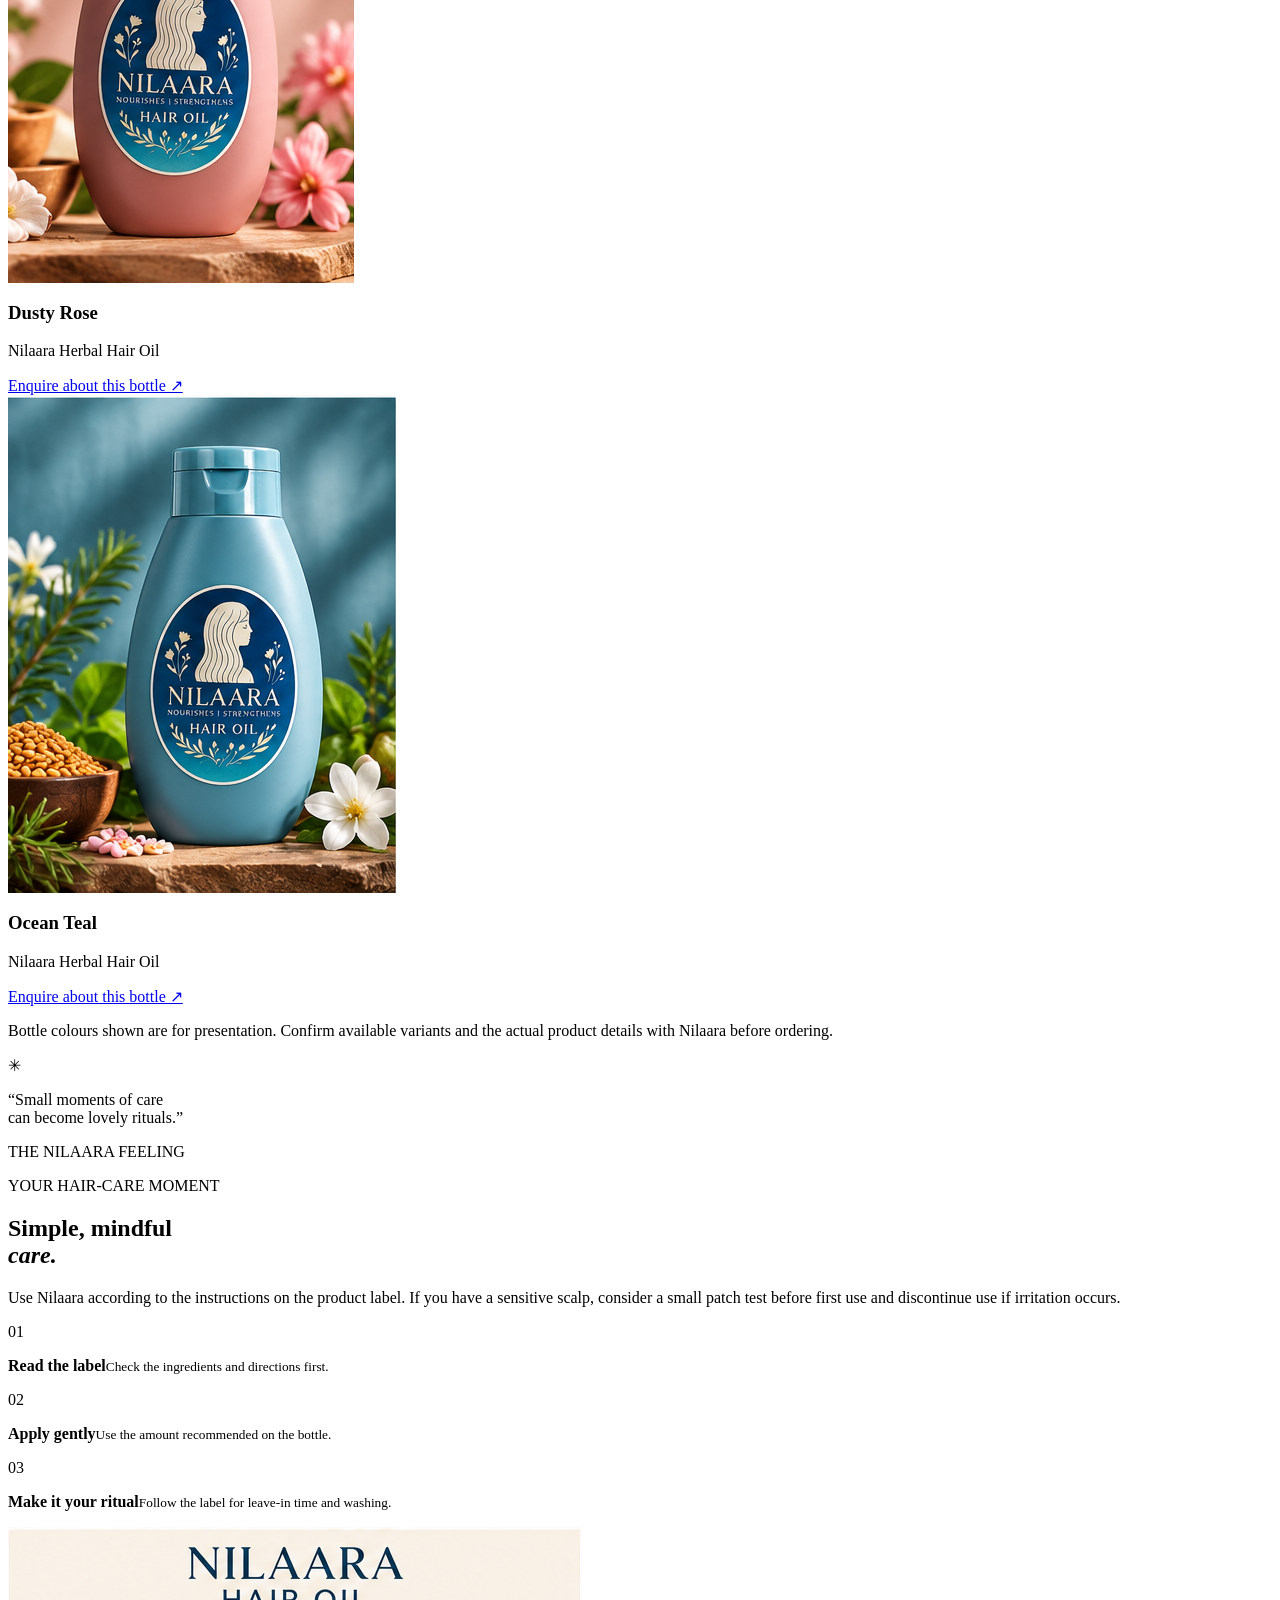
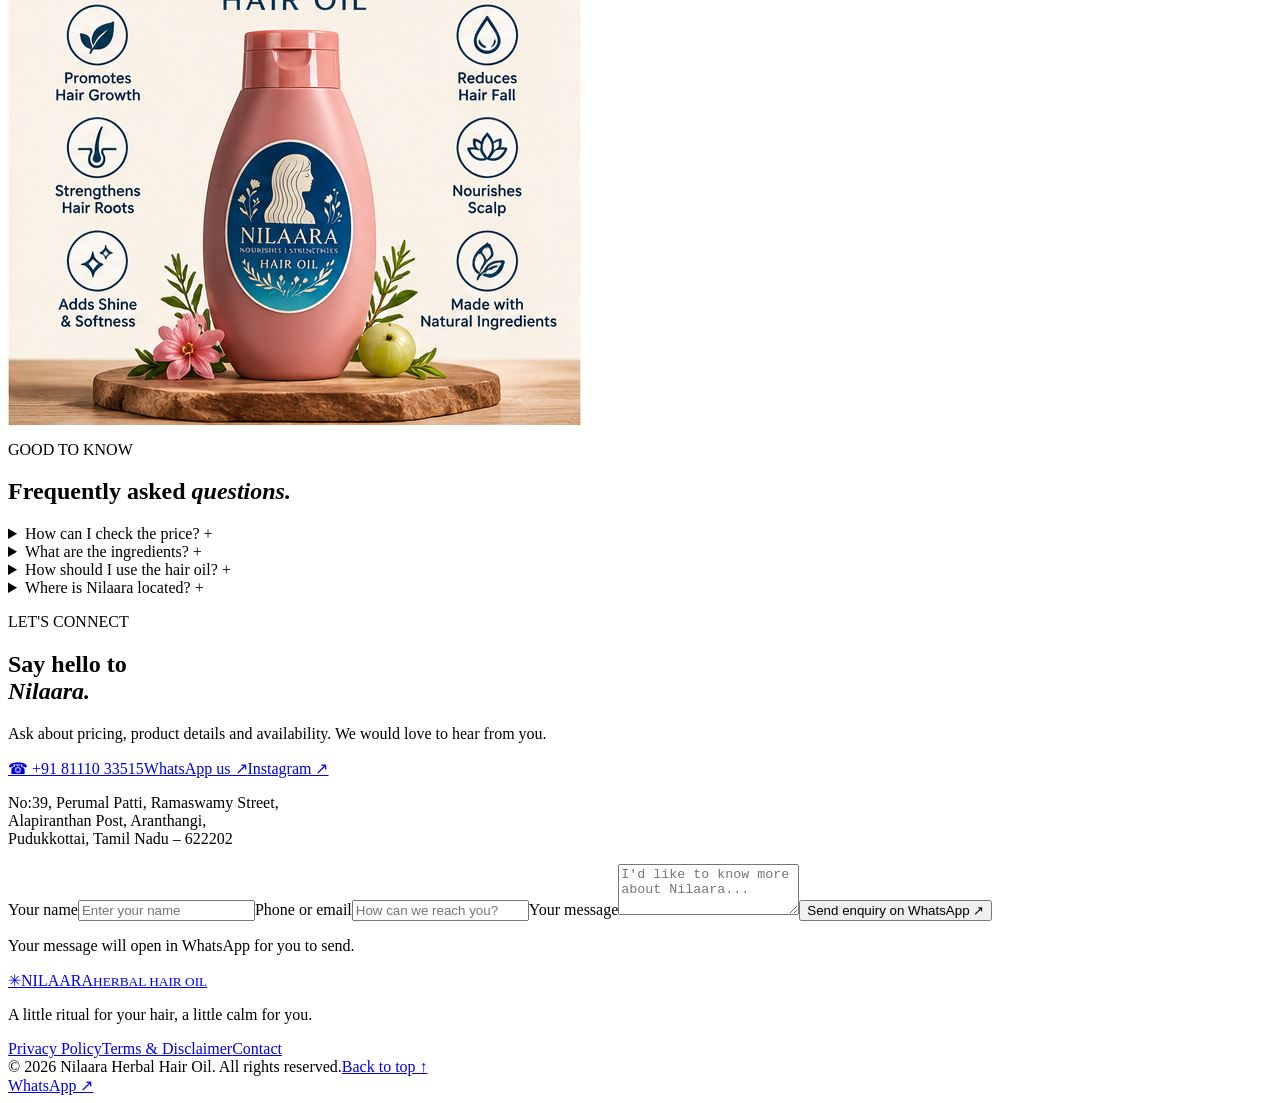
==== commit 44351fb5: "Update SEO metadata and Google verification" ====
--- a/nilaara-website/index.html
+++ b/nilaara-website/index.html
@@ -1,77 +1,61 @@
-<!doctype html>
-<html lang="en-IN">
 <head>
-<meta charset="utf-8">
-<meta name="viewport" content="width=device-width,initial-scale=1">
-<meta name="theme-color" content="#103b53">
-<meta name="google-site-verification" content="google0f7287f6f09c869c">
-<meta name="description" content="Discover Nilaara Herbal Hair Oil. Explore our hair-oiling ritual, product photos, and contact us for price and availability in Aranthangi, Tamil Nadu.">
-<meta name="robots" content="index,follow,max-image-preview:large">
-<meta name="author" content="Nilaara Herbal Hair Oil">
+  <meta charset="utf-8">
+  <meta name="viewport" content="width=device-width, initial-scale=1">
+  <meta name="theme-color" content="#103b53">
 
-<!-- Browser Tab Favicon & App Icons (Explicit Absolute Paths + Cache Buster) -->
-<link rel="icon" type="image/png" sizes="32x32" href="https://74302242.nilaara-hair-oil.pages.dev/assets/nilaara-teal-bottle.png?v=2">
-<link rel="icon" type="image/png" sizes="16x16" href="https://74302242.nilaara-hair-oil.pages.dev/assets/nilaara-teal-bottle.png?v=2">
-<link rel="shortcut icon" href="https://74302242.nilaara-hair-oil.pages.dev/assets/nilaara-teal-bottle.png?v=2">
-<link rel="apple-touch-icon" sizes="180x180" href="https://74302242.nilaara-hair-oil.pages.dev/assets/nilaara-teal-bottle.png?v=2">
+  <title>Nilaara Herbal Hair Oil | Official Website</title>
+  <meta name="description" content="Discover Nilaara Herbal Hair Oil. Explore our products and contact us for pricing and availability in Aranthangi, Pudukkottai, Tamil Nadu.">
+  <meta name="robots" content="index, follow, max-image-preview:large">
+  <meta name="author" content="Nilaara Herbal Hair Oil">
 
-<!-- Open Graph / Social Meta -->
-<meta property="og:type" content="website">
-<meta property="og:site_name" content="Nilaara Herbal Hair Oil">
-<meta property="og:title" content="Nilaara Herbal Hair Oil | A Ritual of Care">
-<meta property="og:description" content="Meet Nilaara Herbal Hair Oil. Contact us for product details, pricing and availability.">
-<meta property="og:image" content="https://74302242.nilaara-hair-oil.pages.dev/assets/nilaara-generated-campaign.png">
-<meta property="og:url" content="https://74302242.nilaara-hair-oil.pages.dev/">
+  <!-- Google Search Console verification -->
+  <meta name="google-site-verification" content="google0f7287f6f09c869c">
 
-<link rel="canonical" href="https://74302242.nilaara-hair-oil.pages.dev/">
+  <!-- Canonical URL -->
+  <link rel="canonical" href="https://nilaara-hair-oil.pages.dev/">
 
-<!-- Fonts & Styles -->
-<link rel="preconnect" href="https://fonts.googleapis.com">
-<link rel="preconnect" href="https://fonts.gstatic.com" crossorigin>
-<link href="https://fonts.googleapis.com/css2?family=DM+Sans:wght@400;500;600;700&family=Playfair+Display:wght@400;500;600;700&display=swap" rel="stylesheet">
-<link rel="stylesheet" href="styles.css">
+  <!-- Open Graph / Social Sharing -->
+  <meta property="og:type" content="website">
+  <meta property="og:site_name" content="Nilaara Herbal Hair Oil">
+  <meta property="og:title" content="Nilaara Herbal Hair Oil | A Ritual of Care">
+  <meta property="og:description" content="Discover Nilaara Herbal Hair Oil. Contact us for product details, pricing and availability.">
+  <meta property="og:url" content="https://nilaara-hair-oil.pages.dev/">
+  <meta property="og:image" content="https://nilaara-hair-oil.pages.dev/assets/nilaara-generated-campaign.png">
 
-<title>Nilaara Herbal Hair Oil | Official Website</title>
+  <!-- Favicon -->
+  <link rel="icon" href="/assets/nilaara-teal-bottle.png" type="image/png">
 
-<!-- Google Search & Brand Knowledge Graph Schema -->
-<script type="application/ld+json">
-{
-  "@context": "https://schema.org",
-  "@graph": [
-    {
-      "@type": "Organization",
-      "@id": "https://74302242.nilaara-hair-oil.pages.dev/#organization",
-      "name": "Nilaara Herbal Hair Oil",
-      "url": "https://74302242.nilaara-hair-oil.pages.dev/",
-      "logo": "https://74302242.nilaara-hair-oil.pages.dev/assets/nilaara-teal-bottle.png",
-      "sameAs": [
-        "https://www.instagram.com/_nilara_herbal_hair_oil_/?rpxt=MWVua2hxYmRicGcwMQ=="
-      ]
+  <!-- Fonts -->
+  <link rel="preconnect" href="https://fonts.googleapis.com">
+  <link rel="preconnect" href="https://fonts.gstatic.com" crossorigin>
+  <link href="https://fonts.googleapis.com/css2?family=DM+Sans:wght@400;500;600;700&family=Playfair+Display:wght@400;500;600;700&display=swap" rel="stylesheet">
+
+  <!-- Stylesheet -->
+  <link rel="stylesheet" href="/styles.css">
+
+  <!-- Local Business Structured Data -->
+  <script type="application/ld+json">
+  {
+    "@context": "https://schema.org",
+    "@type": "BeautyStore",
+    "name": "Nilaara Herbal Hair Oil",
+    "url": "https://nilaara-hair-oil.pages.dev/",
+    "description": "Nilaara Herbal Hair Oil, based in Aranthangi, Pudukkottai, Tamil Nadu, India.",
+    "telephone": "+91-8111033515",
+    "image": "https://nilaara-hair-oil.pages.dev/assets/nilaara-generated-campaign.png",
+    "address": {
+      "@type": "PostalAddress",
+      "streetAddress": "No:39, Perumal Patti, Ramaswamy Street, Alapiranthan Post",
+      "addressLocality": "Aranthangi",
+      "addressRegion": "Tamil Nadu",
+      "postalCode": "622202",
+      "addressCountry": "IN"
     },
-    {
-      "@type": "BeautyStore",
-      "@id": "https://74302242.nilaara-hair-oil.pages.dev/#store",
-      "name": "Nilaara Herbal Hair Oil",
-      "url": "https://74302242.nilaara-hair-oil.pages.dev/",
-      "image": "https://74302242.nilaara-hair-oil.pages.dev/assets/nilaara-generated-campaign.png",
-      "description": "Herbal hair oil brand based in Aranthangi, Pudukkottai, Tamil Nadu, India.",
-      "telephone": "+91-8111033515",
-      "priceRange": "₹₹",
-      "address": {
-        "@type": "PostalAddress",
-        "streetAddress": "No:39, Perumal Patti, Ramaswamy Street, Alapiranthan Post",
-        "addressLocality": "Aranthangi",
-        "addressRegion": "Tamil Nadu",
-        "postalCode": "622202",
-        "addressCountry": "IN"
-      },
-      "parentOrganization": {
-        "@id": "https://74302242.nilaara-hair-oil.pages.dev/#organization"
-      }
-    }
-  ]
-}
-</script>
+    "sameAs": [
+      "https://www.instagram.com/_nilara_herbal_hair_oil/"
+    ]
+  }
+  </script>
 </head>
 <body>
 <div class="announcement">A little ritual for your hair, a little calm for you.</div>
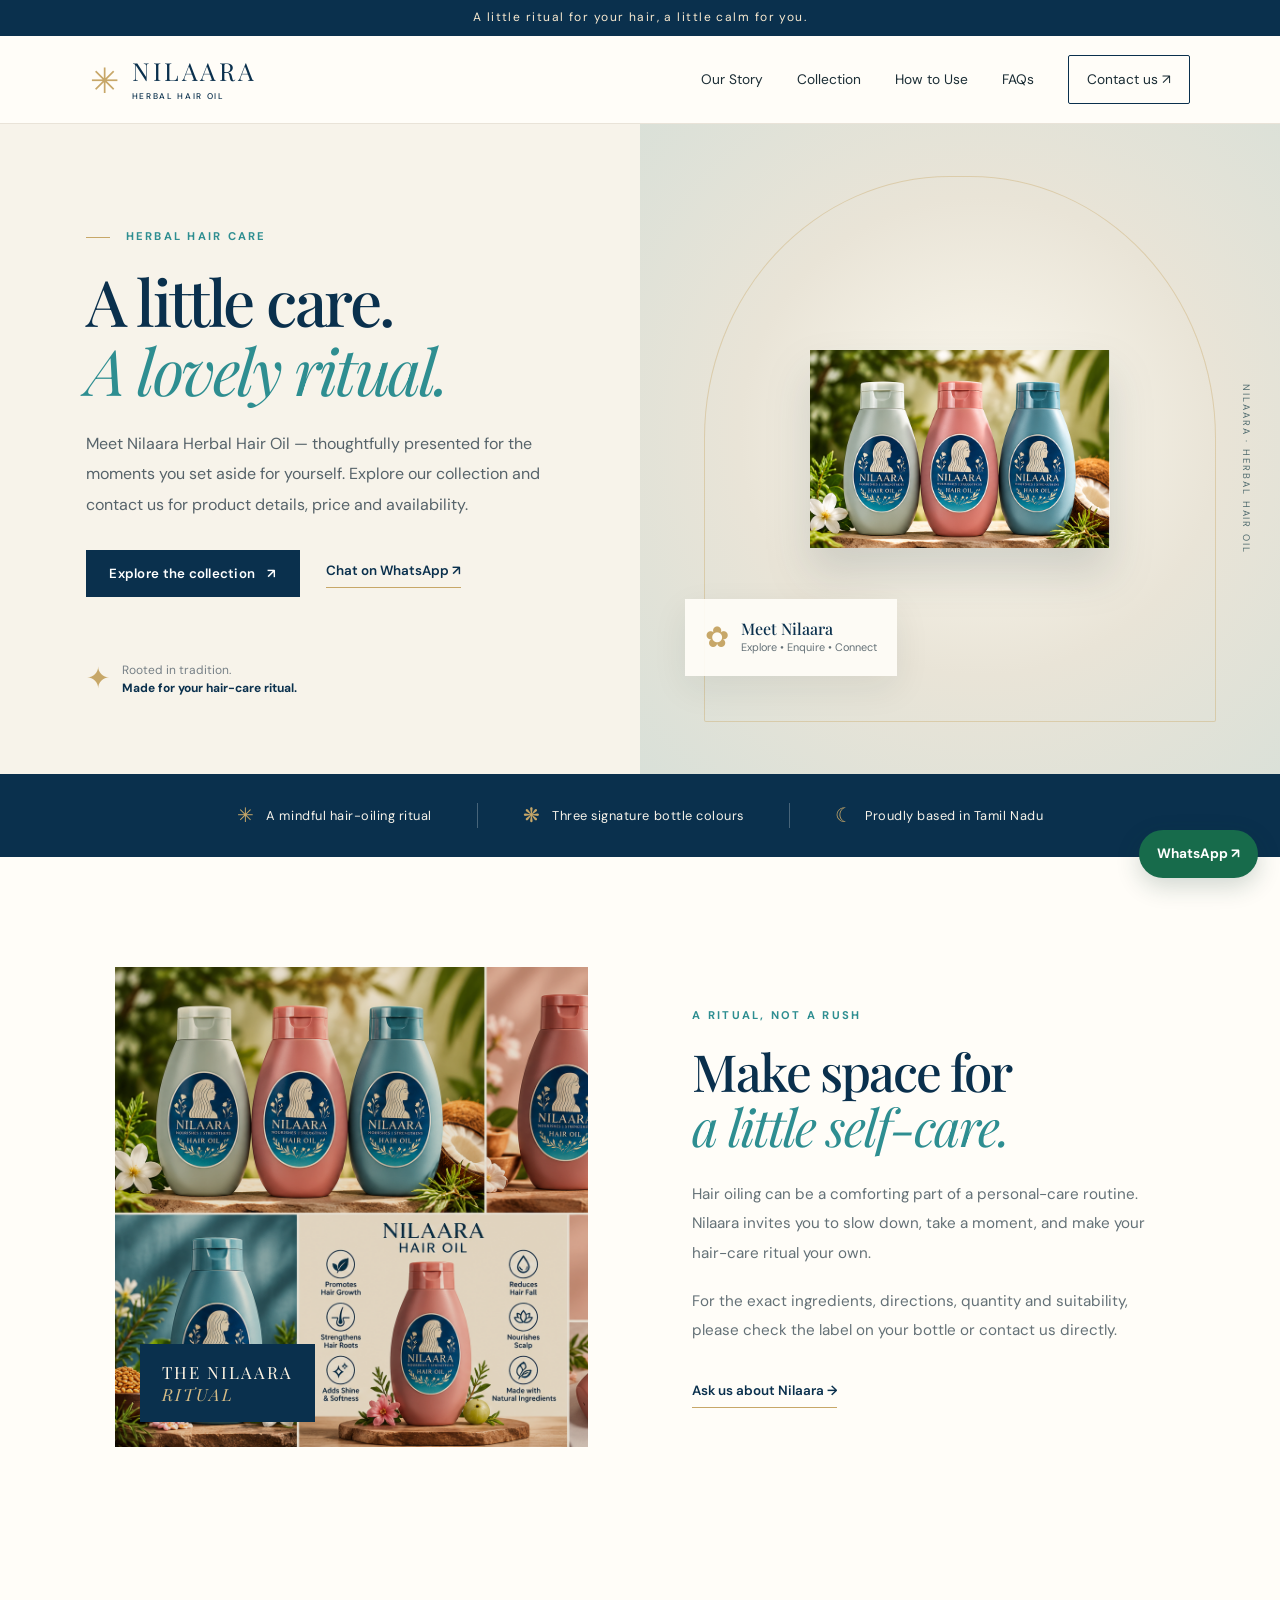
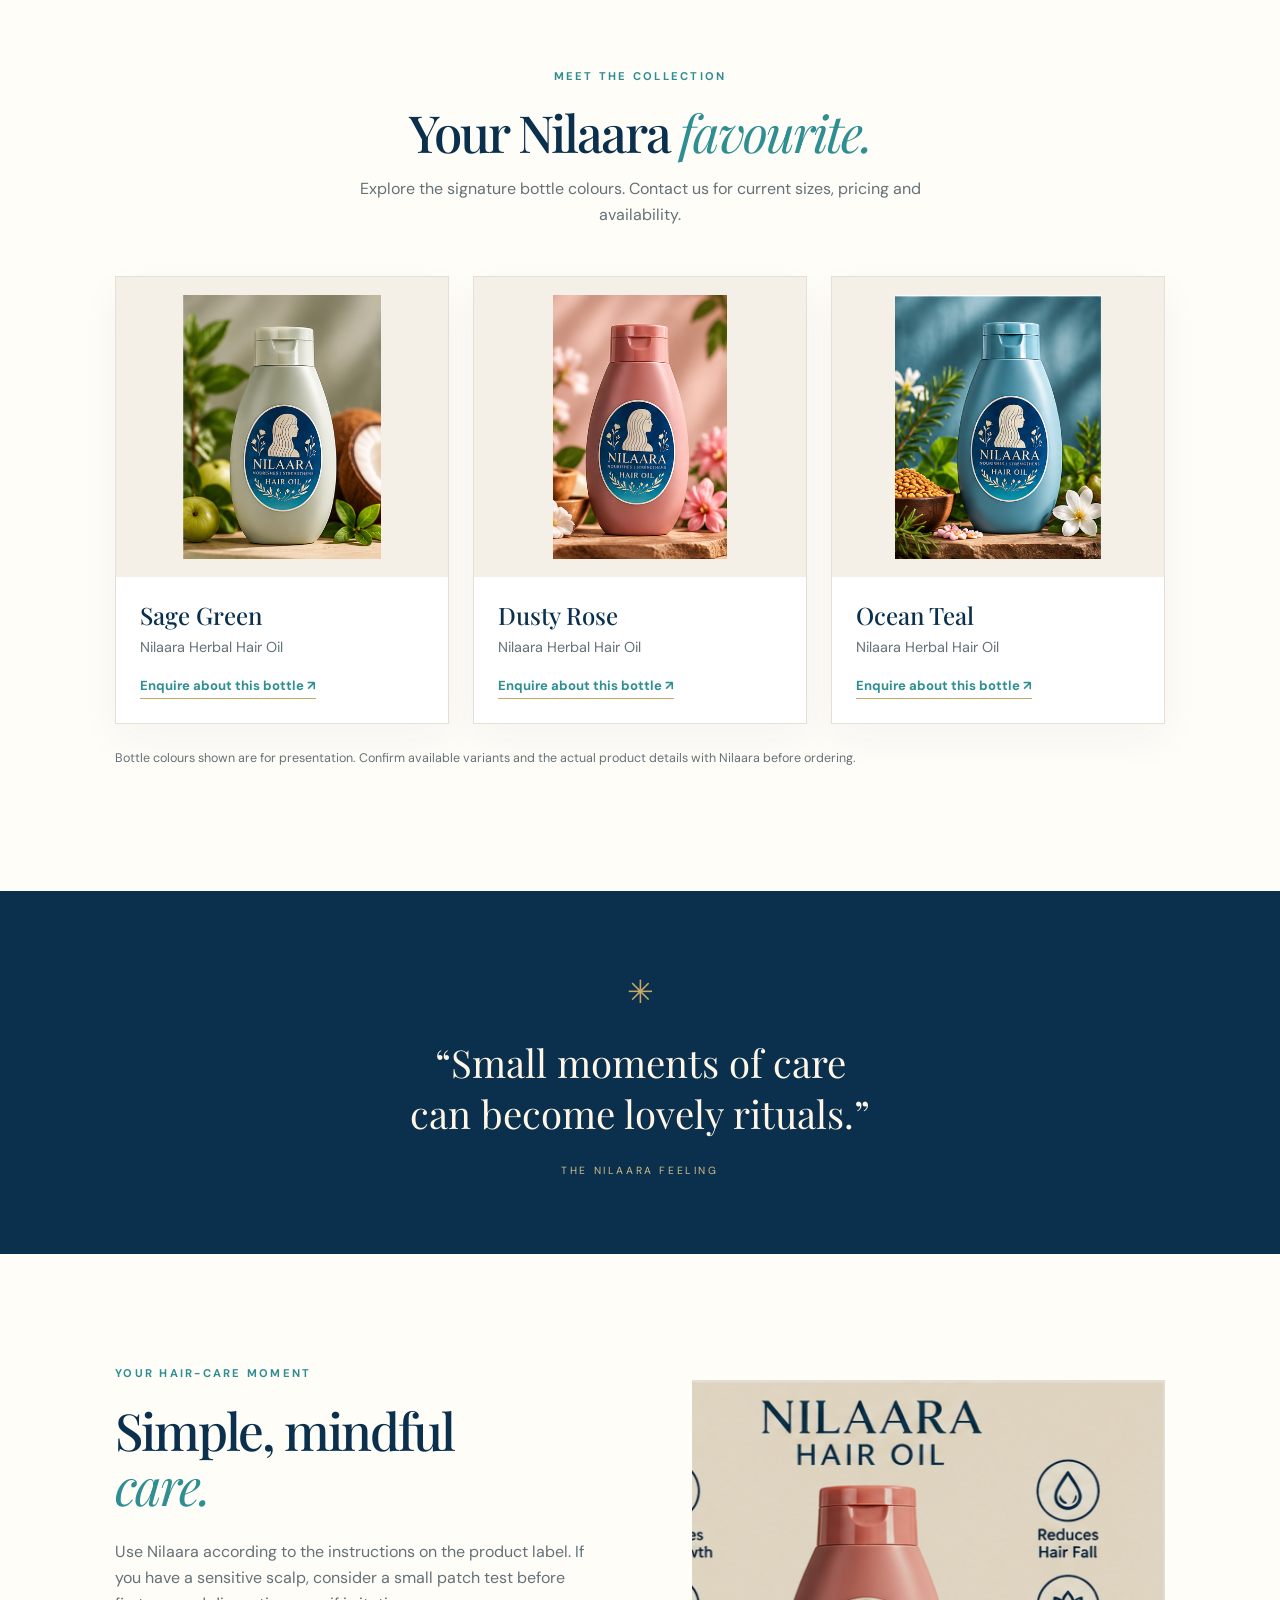
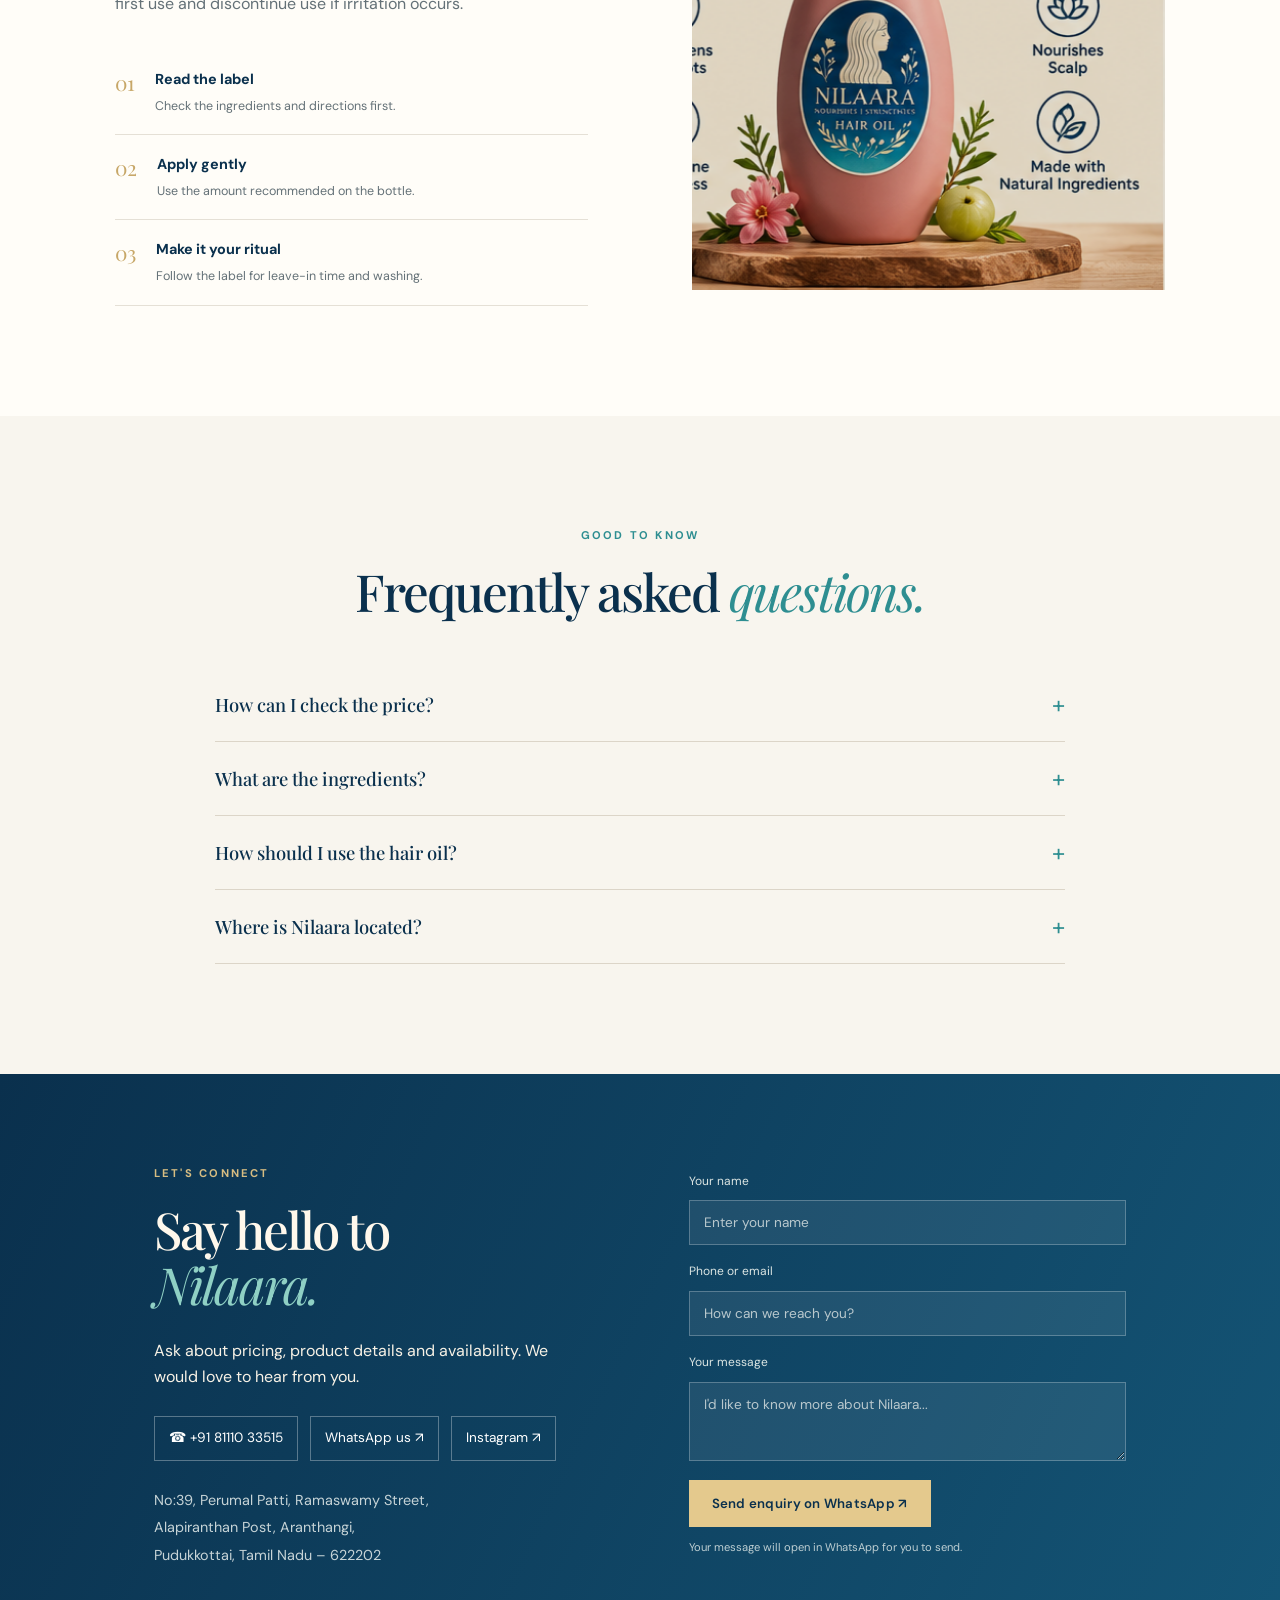
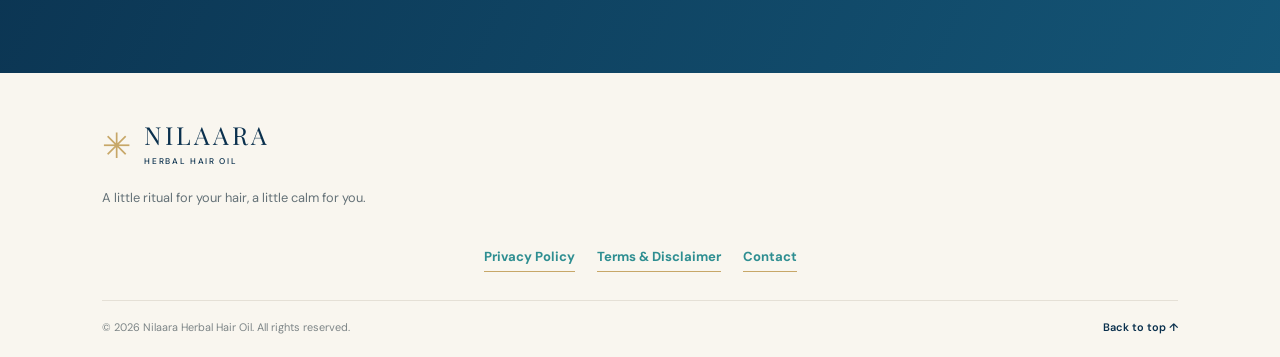
==== commit 0a8cee8a: "ok" ====
--- a/nilaara-website/index.html
+++ b/nilaara-website/index.html
@@ -1,48 +1,39 @@
 <head>
   <meta charset="utf-8">
-  <meta name="viewport" content="width=device-width, initial-scale=1">
+  <meta name="viewport" content="width=device-width,initial-scale=1">
+  <meta name="google-site-verification" content="google0f7287f6f09c869c">
   <meta name="theme-color" content="#103b53">
-
-  <title>Nilaara Herbal Hair Oil | Official Website</title>
-  <meta name="description" content="Discover Nilaara Herbal Hair Oil. Explore our products and contact us for pricing and availability in Aranthangi, Pudukkottai, Tamil Nadu.">
-  <meta name="robots" content="index, follow, max-image-preview:large">
+  <meta name="description" content="Discover Nilaara Herbal Hair Oil. Explore our hair-oiling ritual, product photos, and contact us for price and availability in Aranthangi, Tamil Nadu.">
+  <meta name="robots" content="index,follow,max-image-preview:large">
   <meta name="author" content="Nilaara Herbal Hair Oil">
 
-  <!-- Google Search Console verification -->
-  <meta name="google-site-verification" content="google0f7287f6f09c869c">
+  <!-- Open Graph / Social Meta Tags -->
+  <meta property="og:type" content="website">
+  <meta property="og:site_name" content="Nilaara Herbal Hair Oil">
+  <meta property="og:title" content="Nilaara Herbal Hair Oil | A Ritual of Care">
+  <meta property="og:description" content="Meet Nilaara Herbal Hair Oil. Contact us for product details, pricing and availability.">
+  <meta property="og:image" content="https://nilaara-hair-oil.pages.dev/assets/nilaara-generated-campaign.png">
+  <meta property="og:url" content="https://nilaara-hair-oil.pages.dev/">
 
   <!-- Canonical URL -->
   <link rel="canonical" href="https://nilaara-hair-oil.pages.dev/">
 
-  <!-- Open Graph / Social Sharing -->
-  <meta property="og:type" content="website">
-  <meta property="og:site_name" content="Nilaara Herbal Hair Oil">
-  <meta property="og:title" content="Nilaara Herbal Hair Oil | A Ritual of Care">
-  <meta property="og:description" content="Discover Nilaara Herbal Hair Oil. Contact us for product details, pricing and availability.">
-  <meta property="og:url" content="https://nilaara-hair-oil.pages.dev/">
-  <meta property="og:image" content="https://nilaara-hair-oil.pages.dev/assets/nilaara-generated-campaign.png">
-
-  <!-- Favicon -->
-  <link rel="icon" href="/assets/nilaara-teal-bottle.png" type="image/png">
-
-  <!-- Fonts -->
+  <link rel="icon" href="assets/nilaara-teal-bottle.png" type="image/png">
   <link rel="preconnect" href="https://fonts.googleapis.com">
   <link rel="preconnect" href="https://fonts.gstatic.com" crossorigin>
   <link href="https://fonts.googleapis.com/css2?family=DM+Sans:wght@400;500;600;700&family=Playfair+Display:wght@400;500;600;700&display=swap" rel="stylesheet">
+  <link rel="stylesheet" href="styles.css">
+  <title>Nilaara Herbal Hair Oil | Official Website</title>
 
-  <!-- Stylesheet -->
-  <link rel="stylesheet" href="/styles.css">
-
-  <!-- Local Business Structured Data -->
+  <!-- Structured Data -->
   <script type="application/ld+json">
   {
     "@context": "https://schema.org",
     "@type": "BeautyStore",
     "name": "Nilaara Herbal Hair Oil",
     "url": "https://nilaara-hair-oil.pages.dev/",
-    "description": "Nilaara Herbal Hair Oil, based in Aranthangi, Pudukkottai, Tamil Nadu, India.",
+    "description": "Herbal hair oil brand based in Aranthangi, Pudukkottai, Tamil Nadu, India.",
     "telephone": "+91-8111033515",
-    "image": "https://nilaara-hair-oil.pages.dev/assets/nilaara-generated-campaign.png",
     "address": {
       "@type": "PostalAddress",
       "streetAddress": "No:39, Perumal Patti, Ramaswamy Street, Alapiranthan Post",
@@ -52,7 +43,7 @@
       "addressCountry": "IN"
     },
     "sameAs": [
-      "https://www.instagram.com/_nilara_herbal_hair_oil/"
+      "https://www.instagram.com/_nilara_herbal_hair_oil_/?rpxt=MWVua2hxYmRicGcwMQ=="
     ]
   }
   </script>
--- a/nilaara-website/styles.css
+++ b/nilaara-website/styles.css
@@ -0,0 +1,22 @@
+:root{--navy:#0a304d;--blue:#145576;--teal:#2e8e91;--gold:#c7a768;--cream:#f7f3ea;--paper:#fffdf8;--ink:#1b2d35;--muted:#647177;--line:#e5e0d6;--serif:'Playfair Display',Georgia,serif;--sans:'DM Sans',Arial,sans-serif}*{box-sizing:border-box}html{scroll-behavior:smooth}body{margin:0;background:var(--paper);color:var(--ink);font-family:var(--sans);line-height:1.65}a{color:inherit;text-decoration:none}.announcement{text-align:center;background:var(--navy);color:#f9ead0;padding:8px 16px;font-size:.75rem;letter-spacing:.12em}.site-header{height:88px;display:flex;align-items:center;justify-content:space-between;padding:0 7%;background:rgba(255,253,248,.96);position:sticky;top:0;z-index:10;border-bottom:1px solid #e9e3d8}.brand{display:flex;gap:10px;align-items:center;color:var(--navy);font-family:var(--serif);font-size:1.55rem;letter-spacing:.12em;line-height:1.1}.brand-mark{font-size:2.2rem;color:var(--gold)}.brand small{display:block;font:500 .52rem var(--sans);letter-spacing:.2em;margin-top:7px}.nav{display:flex;align-items:center;gap:34px;font-size:.86rem}.nav a:not(.nav-cta){transition:color .2s}.nav a:hover{color:var(--teal)}.nav-cta{padding:12px 18px;border:1px solid var(--navy);border-radius:2px}.nav-cta span,.button span{padding-left:12px}.menu-toggle{display:none;background:none;border:0;font-size:1.5rem;color:var(--navy)}.hero{min-height:650px;display:grid;grid-template-columns:1fr 1fr;background:var(--cream);overflow:hidden}.hero-copy{padding:95px 5vw 65px 13.5%;align-self:center}.eyebrow{font-size:.7rem;font-weight:700;letter-spacing:.2em;color:var(--teal);margin:0 0 20px}.eyebrow span{display:inline-block;width:24px;height:1px;background:var(--gold);vertical-align:middle;margin-right:10px}.hero h1,.section h2,.contact h2{font:500 clamp(3.1rem,5vw,5.5rem)/1.08 var(--serif);letter-spacing:-.04em;color:var(--navy);margin:0 0 25px}.hero h1 em,.section h2 em,.contact h2 em{font-weight:400;color:var(--teal)}.hero-lede{font-size:1rem;line-height:1.9;max-width:470px;color:#56636a}.hero-actions{display:flex;align-items:center;gap:26px;margin-top:30px;flex-wrap:wrap}.button{display:inline-flex;align-items:center;justify-content:center;border:0;padding:15px 23px;font:600 .83rem var(--sans);cursor:pointer;letter-spacing:.02em;transition:transform .2s,background .2s}.button:hover{transform:translateY(-2px)}.button-dark{background:var(--navy);color:white}.text-link{font-size:.84rem;font-weight:600;color:var(--navy);border-bottom:1px solid var(--gold);padding-bottom:5px}.hero-note{display:flex;align-items:center;gap:12px;margin-top:60px;color:#778087;font-size:.75rem;line-height:1.5}.hero-note b{color:var(--navy)}.note-icon{font-size:1.8rem;color:var(--gold)}.hero-visual{min-height:610px;position:relative;background:radial-gradient(ellipse at 53% 48%,#fdfaf0 0%,#e9e4d7 50%,#d9e0d8 100%);display:flex;align-items:center;justify-content:center}.hero-visual:before{content:"";position:absolute;inset:8% 10%;border:1px solid rgba(199,167,104,.4);border-radius:48% 48% 2px 2px}.orb{position:absolute;border-radius:50%;filter:blur(1px)}.orb-one{width:340px;height:340px;background:rgba(17,75,100,.08);top:12%;left:15%}.orb-two{width:200px;height:200px;background:rgba(199,167,104,.16);right:8%;bottom:10%}.hero-image-frame{z-index:1;width:min(48%,300px);height:440px;display:flex;align-items:center;justify-content:center;filter:drop-shadow(0 25px 22px rgba(17,39,48,.15))}.hero-image-frame img{width:100%;height:100%;object-fit:contain;mix-blend-mode:multiply}.floating-tag{position:absolute;z-index:2;bottom:15%;left:7%;display:flex;align-items:center;gap:12px;padding:15px 20px;background:rgba(255,253,248,.92);box-shadow:0 12px 35px #1b2d3514}.floating-tag>span{font-size:1.8rem;color:var(--gold)}.floating-tag b,.floating-tag small{display:block}.floating-tag b{font:500 1rem var(--serif);color:var(--navy)}.floating-tag small{font-size:.68rem;color:var(--muted)}.vertical-caption{position:absolute;right:4%;top:40%;writing-mode:vertical-rl;font-size:.6rem;letter-spacing:.2em;color:#526d70}.trust-strip{display:flex;align-items:center;justify-content:center;gap:45px;padding:25px 15px;background:var(--navy);color:#f7f3ea;font-size:.8rem;letter-spacing:.04em}.trust-strip div{display:flex;align-items:center;gap:12px}.trust-strip span{color:var(--gold);font-size:1.25rem}.trust-strip i{height:25px;width:1px;background:#ffffff40}.section{padding:110px 9%}.story{display:grid;grid-template-columns:1fr 1fr;gap:10%;align-items:center}.story-art{position:relative;min-height:480px;background:#e7e1d4;overflow:hidden}.story-art img{width:100%;height:480px;object-fit:cover;object-position:left top;display:block;mix-blend-mode:multiply}.art-label{position:absolute;bottom:25px;left:25px;background:var(--navy);color:#fff5e4;padding:17px 22px;font:1.05rem var(--serif);letter-spacing:.12em}.art-label em{color:#d6bd87}.story-copy h2,.ritual h2,.section-heading h2,.contact h2{font-size:clamp(2.7rem,4vw,4rem)}.story-copy>p:not(.eyebrow){color:var(--muted);font-size:.95rem;line-height:1.95;margin-bottom:18px}.story-copy .text-link{display:inline-block;margin-top:16px}.ingredients{background:#f4f1e8}.section-heading{text-align:center;max-width:640px;margin:0 auto 48px}.section-heading h2{margin-bottom:15px}.section-heading>p:last-child{color:var(--muted);margin:0}.ingredient-grid{display:grid;grid-template-columns:repeat(4,1fr);gap:14px}.ingredient-card{padding:26px 21px 24px;background:var(--paper);border:1px solid #e9e2d4;min-height:185px;transition:transform .25s,box-shadow .25s}.ingredient-card:hover{transform:translateY(-4px);box-shadow:0 14px 30px #0a304d0b}.ingredient-symbol{width:39px;height:39px;border:1px solid #c7a768;border-radius:50%;display:grid;place-items:center;color:var(--teal);font-size:1.35rem;margin-bottom:14px}.ingredient-card h3{font:500 1.2rem var(--serif);color:var(--navy);margin:0 0 8px}.ingredient-card h3 small{font: .72rem var(--sans);color:var(--muted)}.ingredient-card p{font-size:.78rem;line-height:1.65;color:var(--muted);margin:0}.ingredient-card-feature{background:#e5ece6}.ingredient-note{font-size:.72rem;color:#747d7d;text-align:center;margin:28px auto 0;max-width:850px}.quote-band{padding:75px 20px;text-align:center;background:var(--navy);color:#fff6e6}.quote-flower{color:var(--gold);font-size:2rem}.quote-band p{font:clamp(1.7rem,3vw,2.7rem)/1.35 var(--serif);margin:18px 0 22px}.quote-band p: first-line{color:#fff6e6}.quote-caption{font-size:.65rem;letter-spacing:.25em;color:#d6bd87}.ritual{display:grid;grid-template-columns:1fr 1fr;gap:10%;align-items:center}.ritual-copy>p:not(.eyebrow){color:var(--muted);max-width:470px}.ritual-steps{margin-top:32px}.ritual-steps>div{display:flex;gap:20px;align-items:flex-start;border-bottom:1px solid var(--line);padding:18px 0}.ritual-steps>div>span{font:1.3rem var(--serif);color:var(--gold)}.ritual-steps p{margin:0}.ritual-steps b,.ritual-steps small{display:block}.ritual-steps b{color:var(--navy);font-size:.9rem}.ritual-steps small{color:var(--muted);font-size:.78rem;margin-top:4px}.ritual-image{position:relative;height:510px;background:#e5e1d5;overflow:hidden}.ritual-image img{width:100%;height:100%;object-fit:cover;object-position:right bottom;mix-blend-mode:multiply}.ritual-stamp{position:absolute;left:25px;bottom:25px;width:125px;height:125px;border:1px solid var(--gold);border-radius:50%;background:#fffdf0ed;display:flex;flex-direction:column;align-items:center;justify-content:center;font-size:.66rem;letter-spacing:.1em;text-align:center;color:var(--navy)}.ritual-stamp em{font:1.2rem var(--serif);color:var(--teal)}.ritual-stamp span{color:var(--gold);font-size:1rem}.faq{background:#f8f5ee}.faq-list{max-width:850px;margin:auto}.faq-list details{border-bottom:1px solid #dcd5c8;padding:21px 0}.faq-list summary{list-style:none;display:flex;justify-content:space-between;align-items:center;cursor:pointer;font:500 1.15rem var(--serif);color:var(--navy)}.faq-list summary::-webkit-details-marker{display:none}.faq-list summary span{font:1.5rem var(--sans);color:var(--teal);transition:transform .2s}.faq-list details[open] summary span{transform:rotate(45deg)}.faq-list details p{max-width:740px;color:var(--muted);font-size:.9rem;line-height:1.8}.contact{padding:90px 12%;background:linear-gradient(115deg,#0a304d,#145576);color:#f8f2e6;display:grid;grid-template-columns:1fr 1fr;gap:10%;align-items:start}.contact .eyebrow{color:#d7bd82}.contact h2{color:#fff8ec}.contact h2 em{color:#8fd0c4}.contact>div>p:last-child{color:#c7d4d7}.contact form{display:grid;gap:9px}.contact label{font-size:.75rem;color:#dbe5e3;margin-top:8px}.contact input,.contact textarea{width:100%;background:#ffffff12;border:1px solid #ffffff40;color:white;padding:13px 14px;font: .85rem var(--sans);outline:none;border-radius:0}.contact input:focus,.contact textarea:focus{border-color:#d7bd82}.contact input::placeholder,.contact textarea::placeholder{color:#b9c8cd}.button-light{margin-top:10px;background:#e4c98d;color:var(--navy);justify-self:start}.form-hint{font-size:.7rem;color:#bdced2;margin:2px 0 0}.footer{padding:48px 8% 20px;background:#f9f6ef}.footer-brand{width:max-content}.footer>p{font-size:.8rem;color:var(--muted);margin:20px 0 38px}.footer-bottom{border-top:1px solid var(--line);padding-top:18px;display:flex;justify-content:space-between;gap:20px;flex-wrap:wrap;font-size:.68rem;color:#7d8587}.footer-bottom a{color:var(--navy);font-weight:600}
+@media(max-width:900px){.site-header{padding:0 5%}.nav{gap:17px}.hero-copy{padding-left:8%}.section{padding:80px 6%}.ingredient-grid{grid-template-columns:repeat(3,1fr)}.story,.ritual{gap:6%}.contact{padding:75px 7%;gap:6%}}
+@media(max-width:680px){.announcement{font-size:.65rem}.site-header{height:76px}.brand{font-size:1.3rem}.brand-mark{font-size:1.8rem}.menu-toggle{display:block}.nav{display:none;position:absolute;top:75px;left:0;right:0;background:var(--paper);padding:20px 6% 25px;box-shadow:0 15px 20px #0a304d12;flex-direction:column;align-items:stretch;gap:15px}.nav.open{display:flex}.nav-cta{text-align:center}.hero{grid-template-columns:1fr}.hero-copy{padding:65px 7% 35px}.hero h1{font-size:3.6rem}.hero-visual{min-height:470px}.hero-image-frame{height:365px;width:47%}.floating-tag{bottom:10%;left:5%}.trust-strip{gap:13px;flex-wrap:wrap;font-size:.68rem;padding:20px 10px}.trust-strip i{height:18px}.trust-strip div{gap:6px}.section{padding:68px 6%}.story,.ritual,.contact{grid-template-columns:1fr}.story{gap:35px}.story-art,.story-art img{min-height:330px;height:330px}.story-art img{object-fit:cover}.story-copy h2,.ritual h2,.section-heading h2,.contact h2{font-size:2.9rem}.ingredient-grid{grid-template-columns:repeat(2,1fr);gap:10px}.ingredient-card{padding:20px 15px;min-height:180px}.ingredient-card h3{font-size:1.05rem}.ritual{gap:35px}.ritual-image{height:390px}.contact{gap:30px;padding:65px 7%}.footer{padding:38px 6% 18px}.footer-bottom{flex-direction:column;gap:8px}.vertical-caption{right:3%}}
+@media(prefers-reduced-motion:reduce){html{scroll-behavior:auto}*,*:before,*:after{transition:none!important}}
+
+/* Product collection and contact enhancements */
+.product-grid{display:grid;grid-template-columns:repeat(3,minmax(0,1fr));gap:24px;margin-top:45px}
+.product-card{background:#fff;border:1px solid var(--line);box-shadow:0 15px 40px #1738490b;overflow:hidden}
+.product-card img{display:block;width:100%;height:300px;object-fit:contain;background:#f4f0e8;padding:18px}
+.product-card>div{padding:22px 24px 26px}
+.product-card h3{font:500 1.5rem var(--serif);color:var(--navy);margin:0 0 5px}
+.product-card p{margin:0 0 15px;color:var(--muted);font-size:.9rem}
+.product-card a,.footer-links a{font-size:.82rem;font-weight:700;color:var(--teal);border-bottom:1px solid var(--gold);padding-bottom:4px}
+.note{font-size:.78rem;color:var(--muted);margin-top:24px}
+.contact-links{display:flex;flex-wrap:wrap;gap:12px;margin:26px 0}
+.contact-links a{display:inline-block;padding:10px 14px;border:1px solid #ffffff50;color:#fff;font-size:.85rem}
+.address{font-size:.9rem;color:#e5e8e7;line-height:1.9}
+.footer-links{display:flex;gap:22px;justify-content:center;flex-wrap:wrap;margin:18px 0 28px}
+.whatsapp-float{position:fixed;z-index:20;right:22px;bottom:22px;background:#176b4b;color:#fff;padding:13px 18px;border-radius:30px;box-shadow:0 8px 25px #123c3033;font-size:.85rem;font-weight:700}
+img{max-width:100%}
+@media(max-width:800px){.product-grid{grid-template-columns:1fr 1fr}.product-card img{height:250px}.hero{grid-template-columns:1fr}.hero-copy{padding:65px 8% 45px}.hero-visual{min-height:480px}.hero-image-frame{width:78%;height:350px}.story{grid-template-columns:1fr;gap:40px}.trust-strip{gap:15px;flex-wrap:wrap}.trust-strip i{display:none}.section{padding:75px 7%}.contact{padding:65px 7%;grid-template-columns:1fr;gap:35px}}
+@media(max-width:520px){.product-grid{grid-template-columns:1fr}.product-card img{height:300px}.nav{gap:18px}.hero h1{font-size:3.2rem}.whatsapp-float{right:12px;bottom:12px}.footer-bottom{gap:12px;flex-wrap:wrap}}
